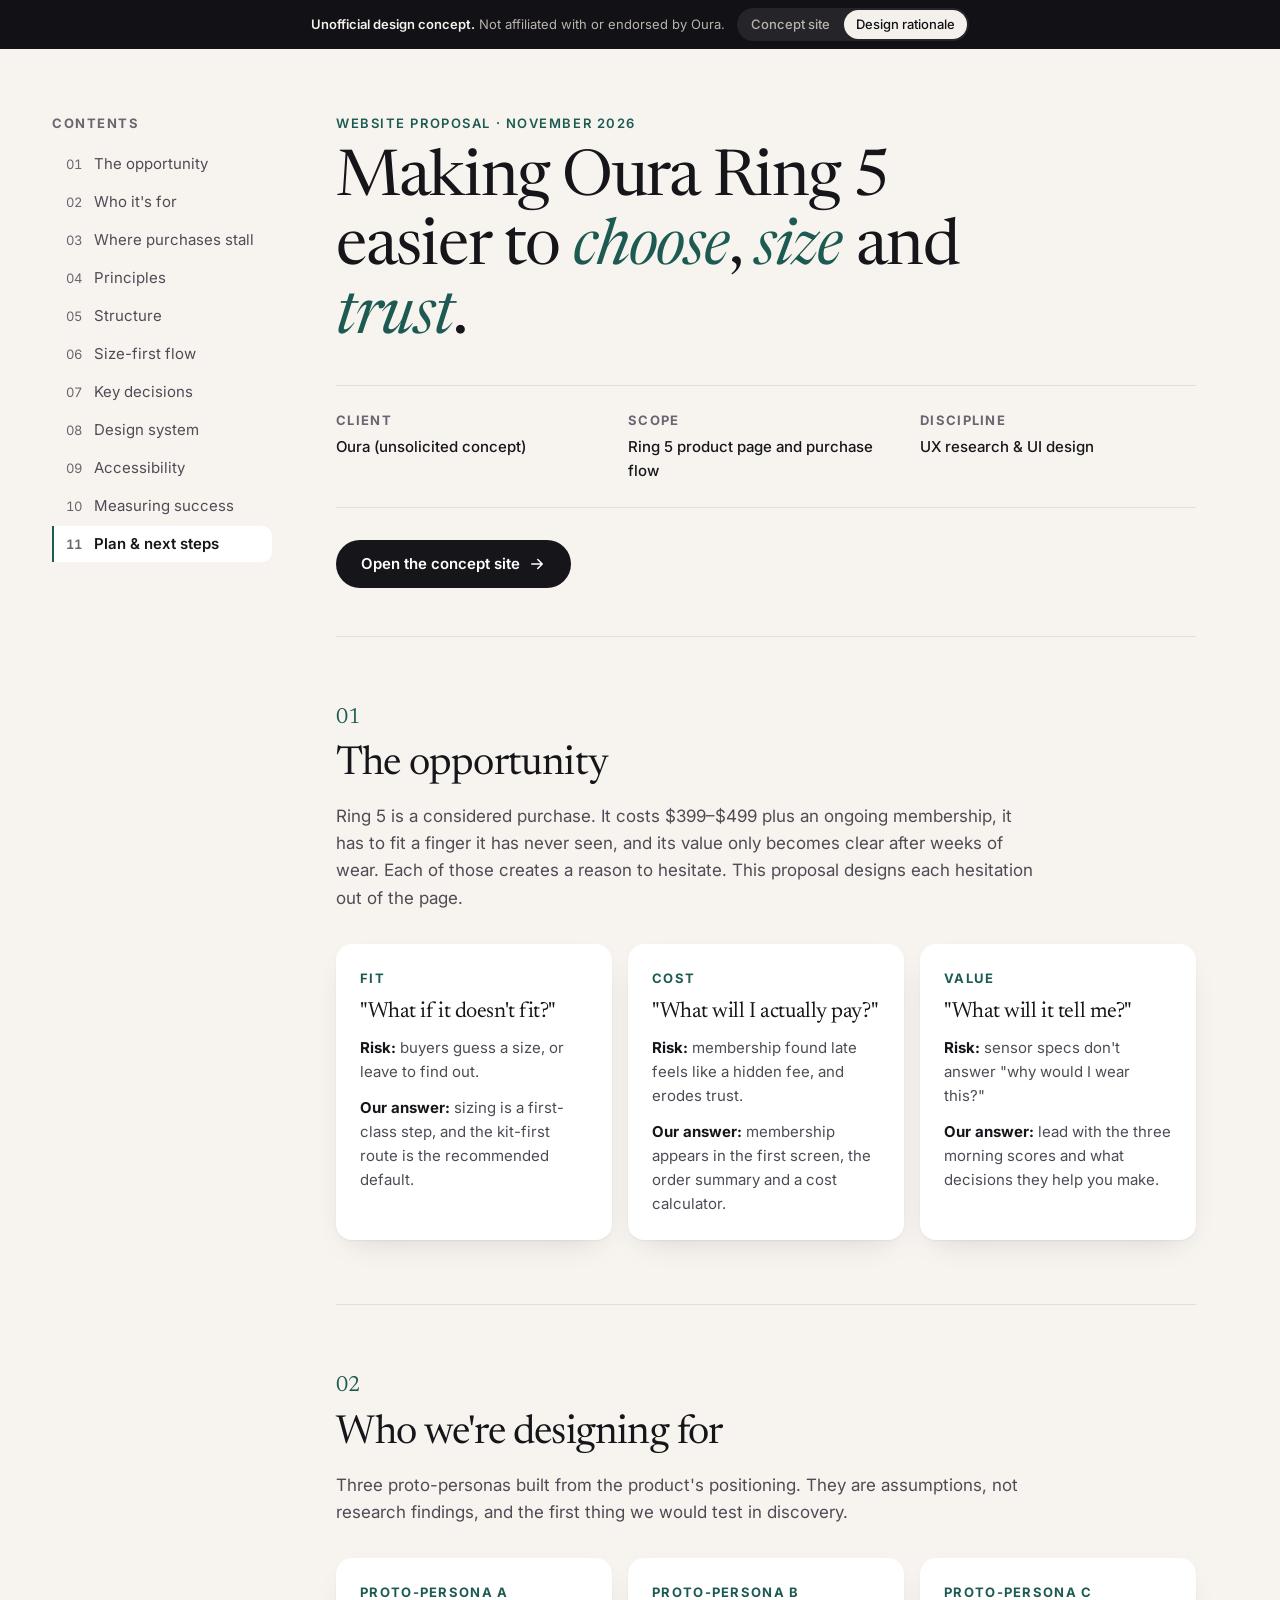
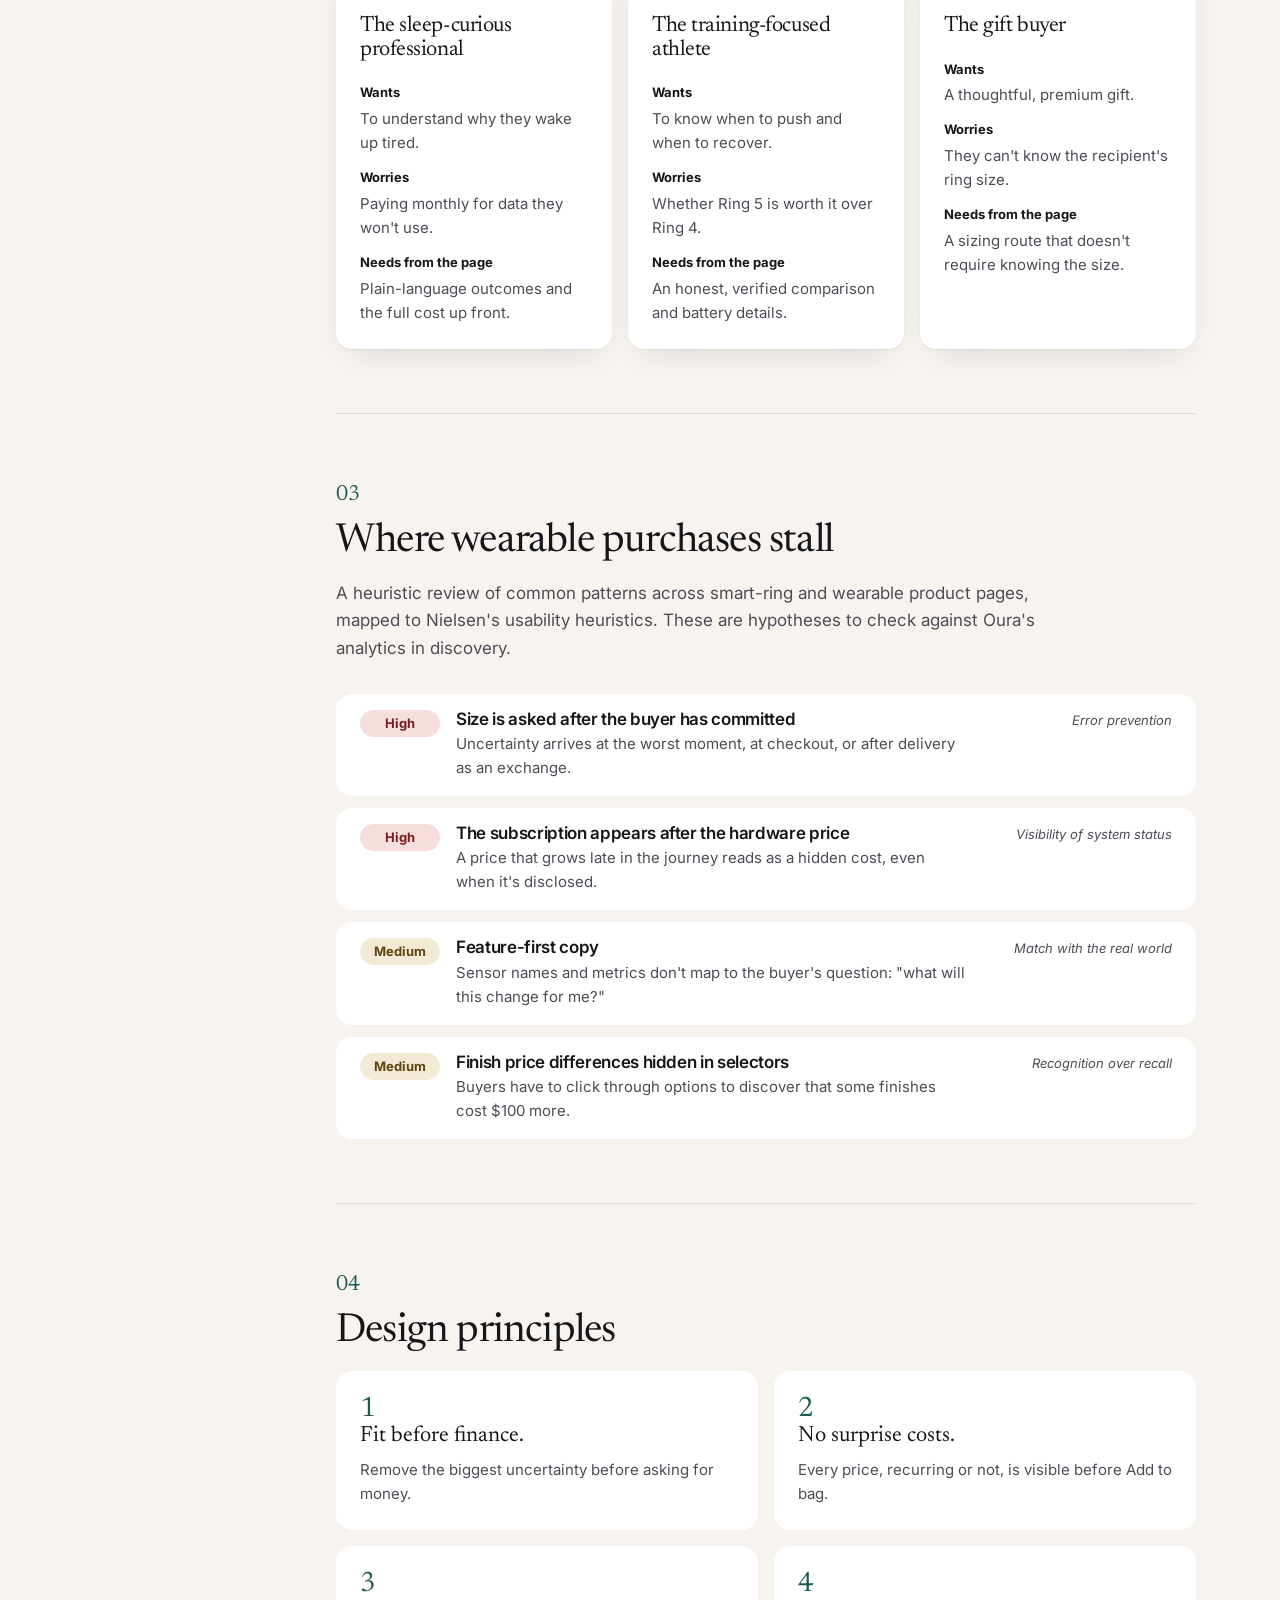
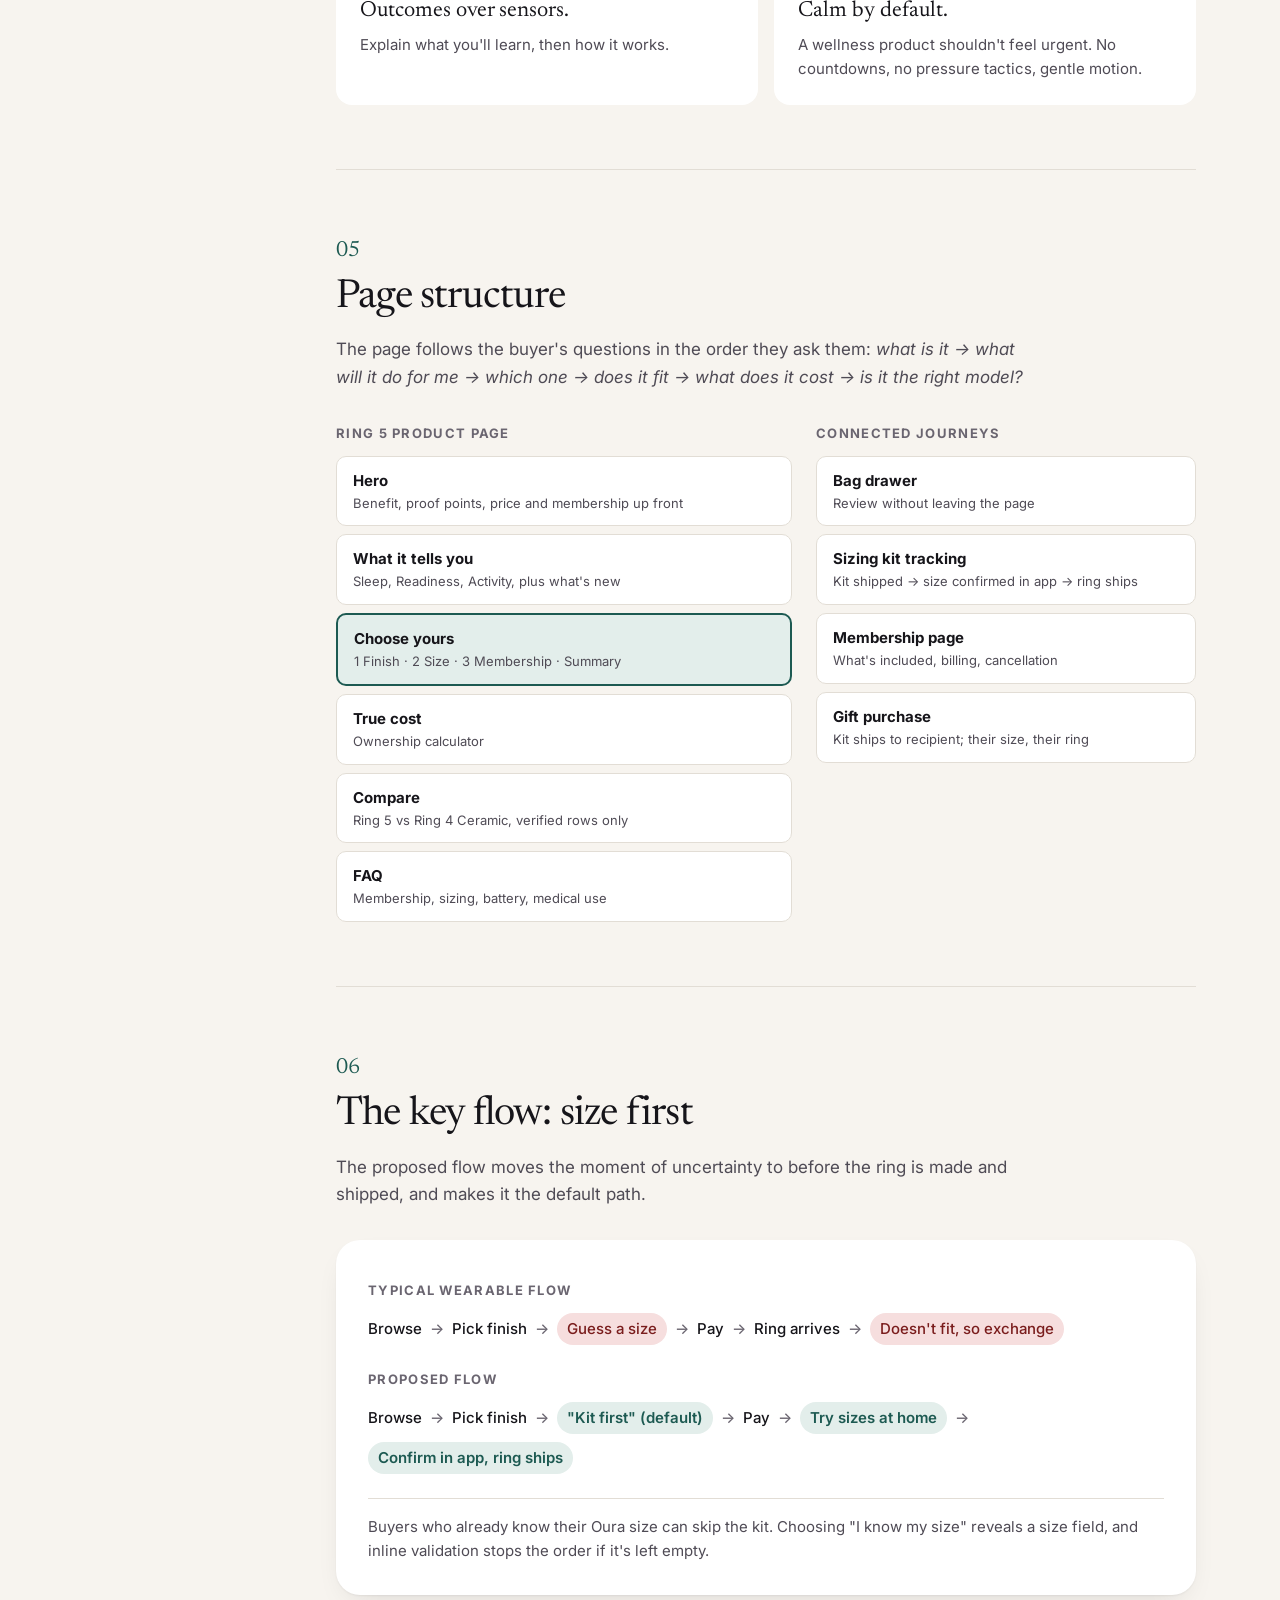
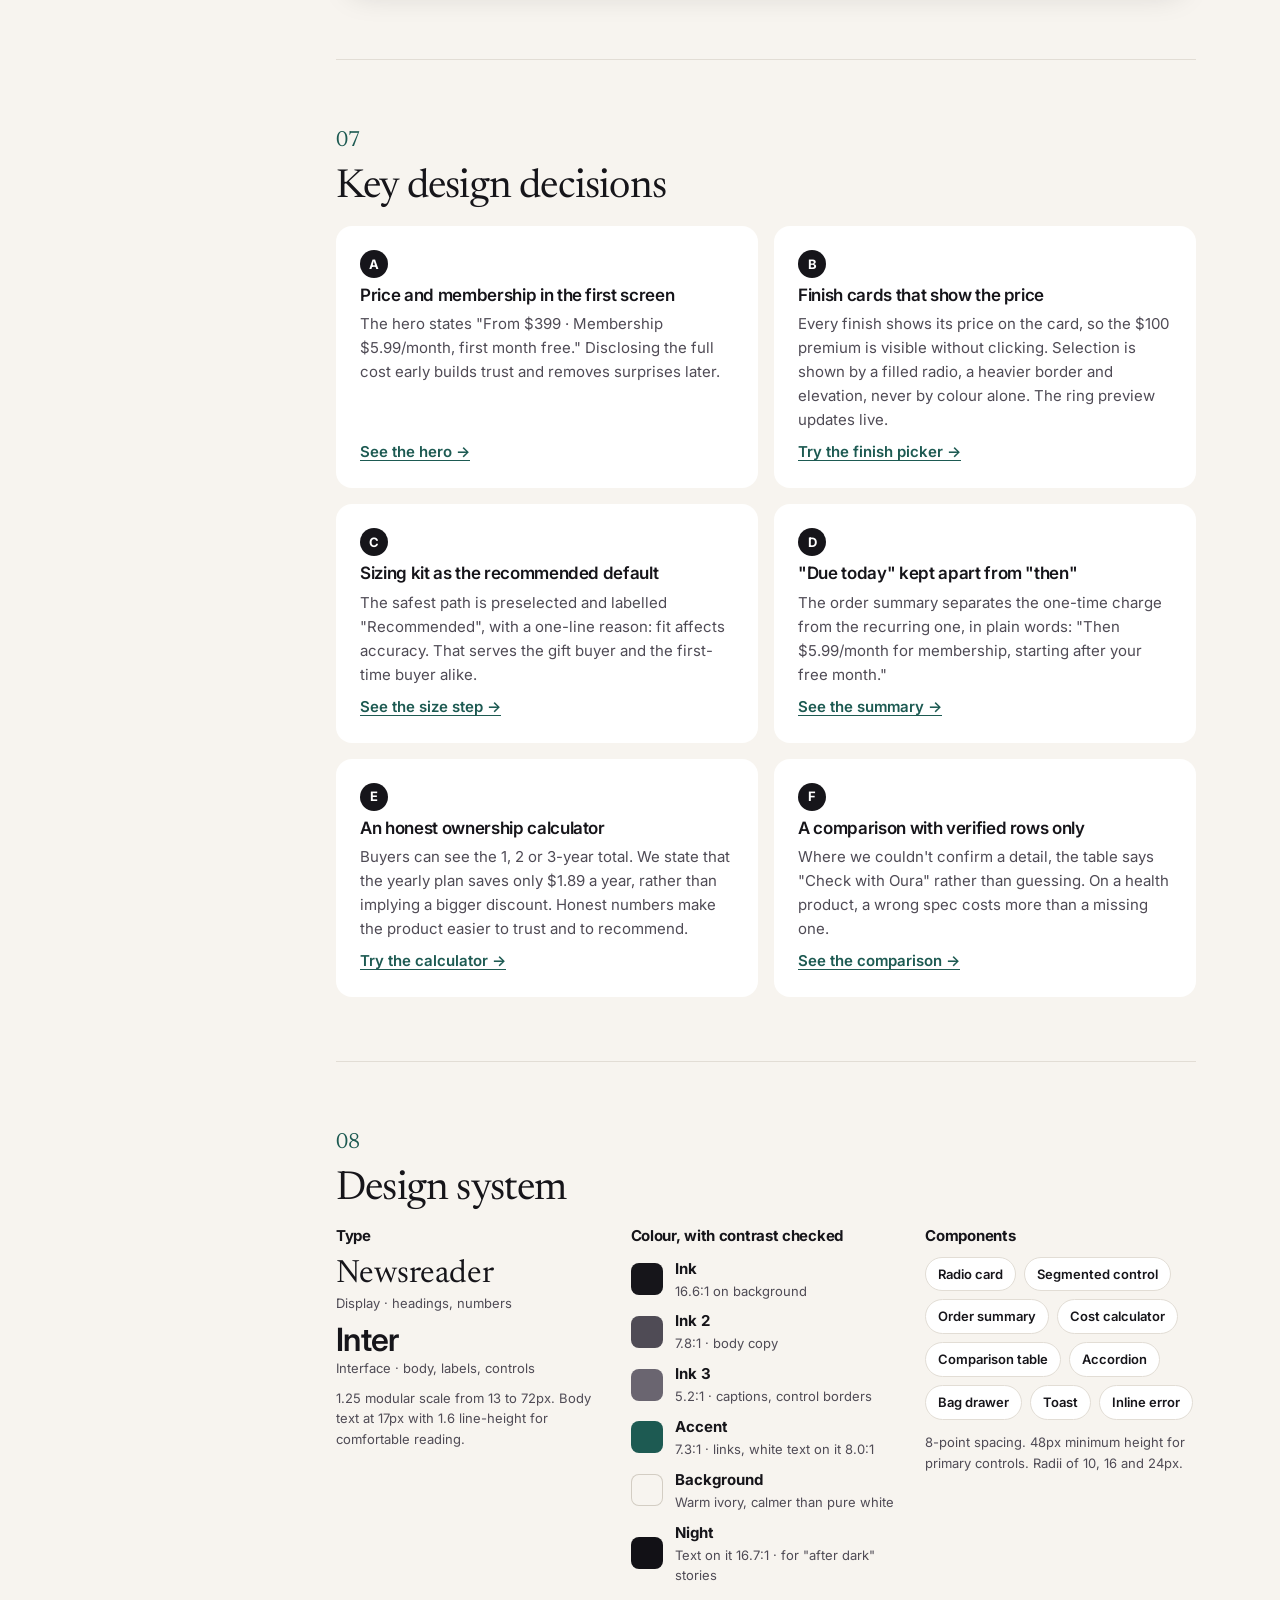
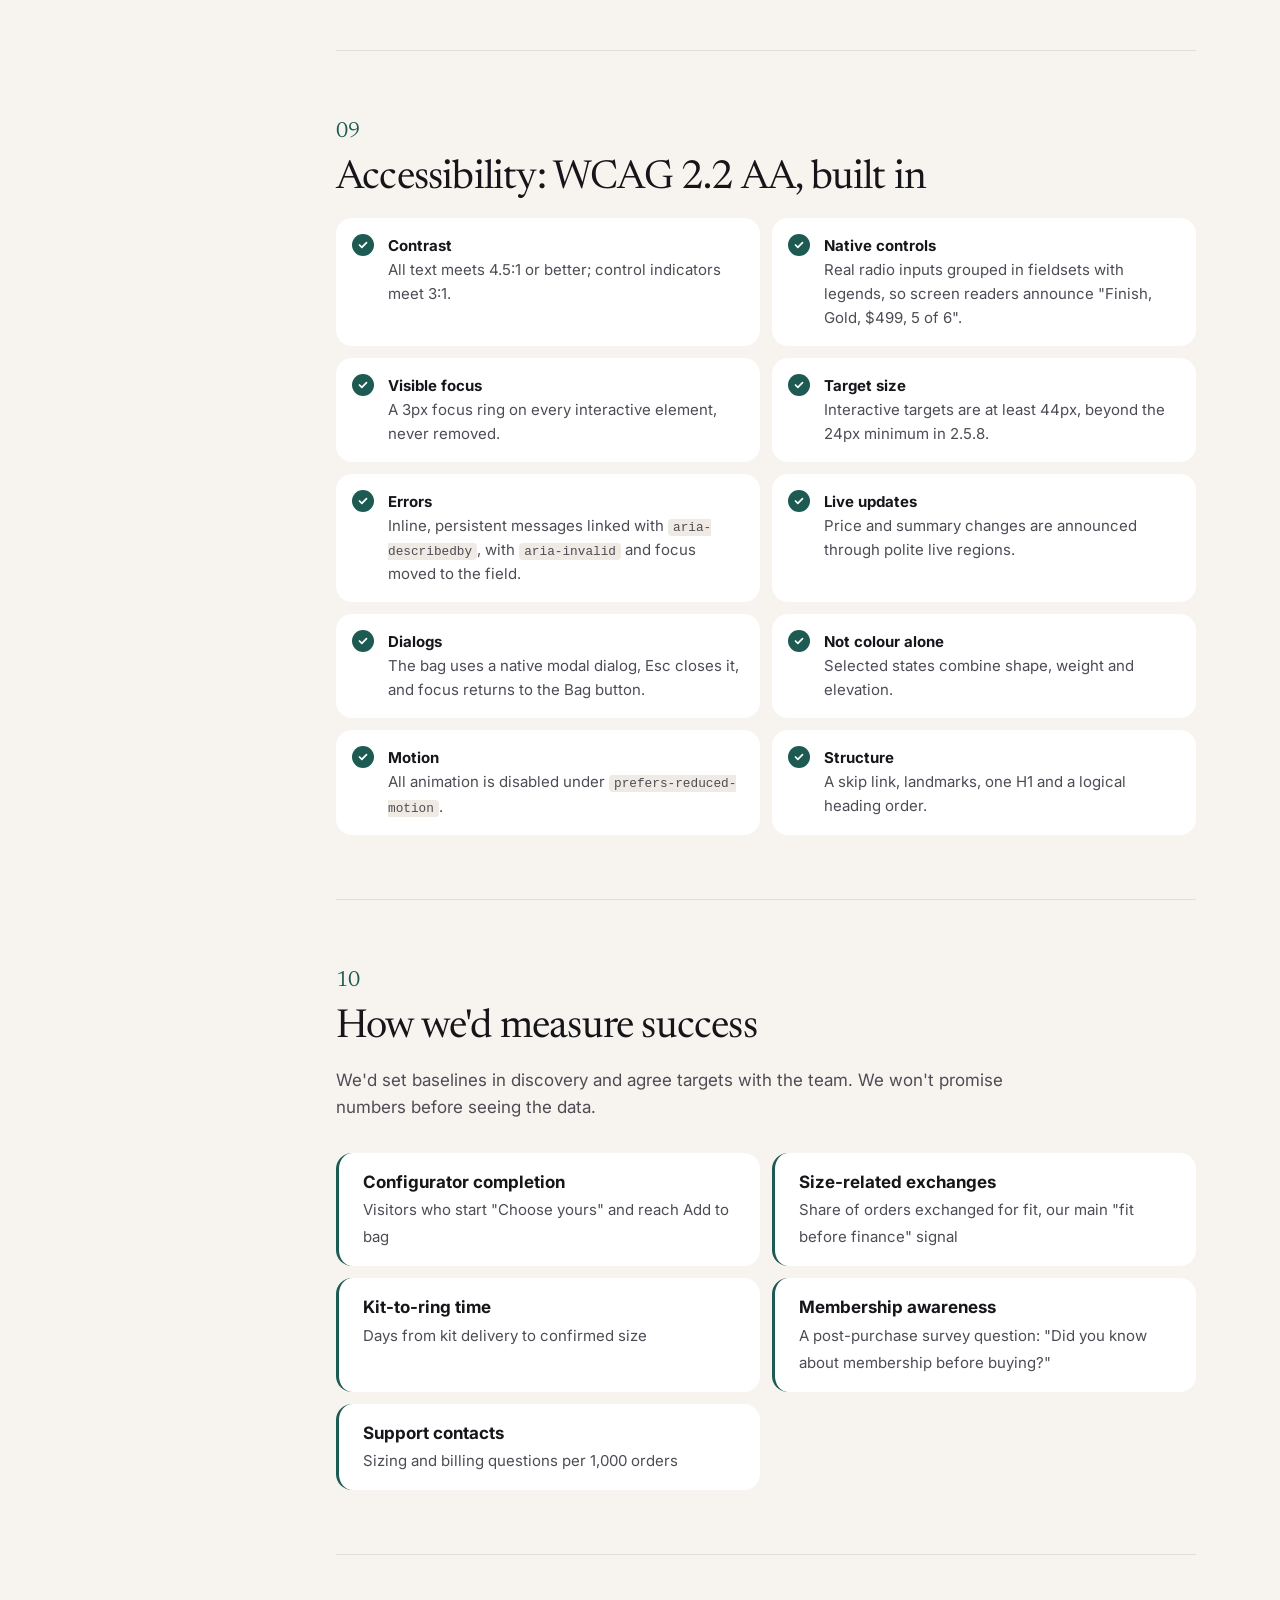
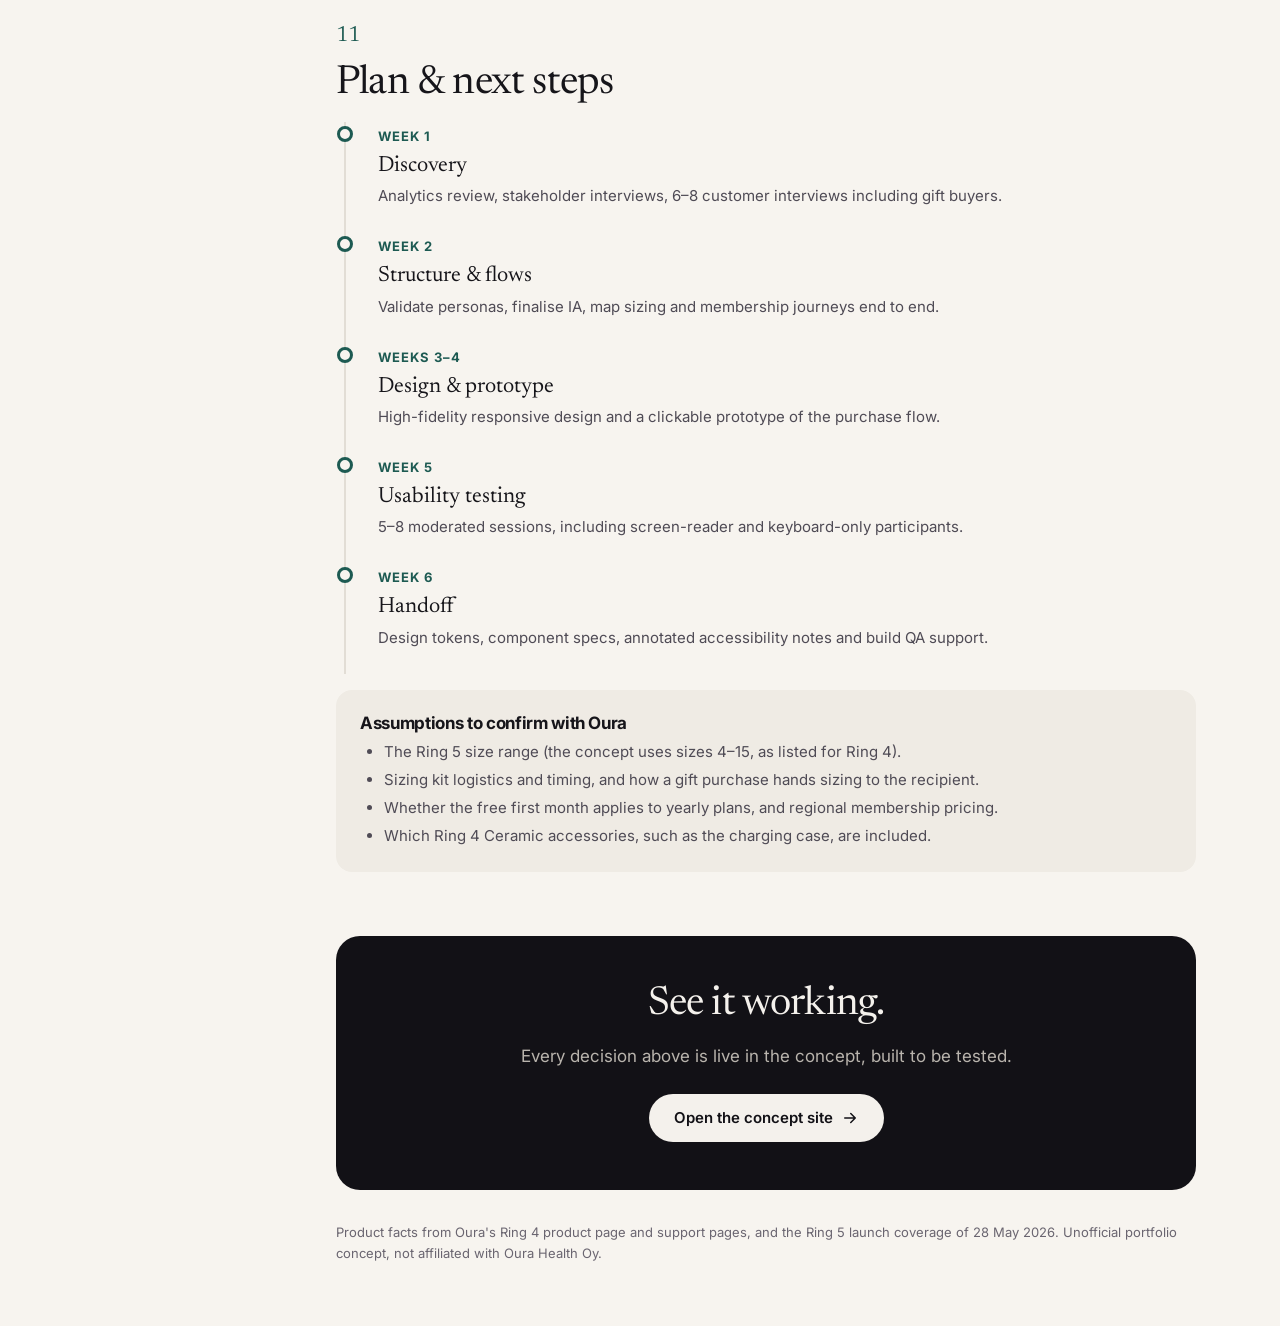
==== proposal.html @ 2933545f "Add unofficial Oura Ring 5 website concept and UX proposal Concept product page with a size-first pu" ====
<!doctype html>
<html lang="en">
<head>
  <meta charset="utf-8" />
  <meta name="viewport" content="width=device-width, initial-scale=1" />
  <title>Oura Ring 5 · Design Rationale</title>
  <meta name="description" content="Design rationale for an unofficial Oura Ring 5 website concept: problems, proto-personas, principles, information architecture, key flows, design system, accessibility and success metrics." />
  <meta name="robots" content="noindex" />
  <link rel="icon" href="data:image/svg+xml,%3Csvg xmlns='http://www.w3.org/2000/svg' viewBox='0 0 32 32'%3E%3Ccircle cx='16' cy='16' r='10' fill='none' stroke='%2316151a' stroke-width='4'/%3E%3C/svg%3E" />
  <link rel="preconnect" href="https://fonts.googleapis.com" />
  <link rel="preconnect" href="https://fonts.gstatic.com" crossorigin />
  <link href="https://fonts.googleapis.com/css2?family=Inter:wght@400;500;600;700&family=Newsreader:ital,opsz,wght@0,6..72,400;1,6..72,400&display=swap" rel="stylesheet" />
  <link rel="stylesheet" href="styles.css" />
  <link rel="stylesheet" href="proposal.css" />
</head>
<body class="doc">
  <a class="skip" href="#main">Skip to content</a>

  <div class="concept-bar" role="note">
    <span><strong>Unofficial design concept.</strong> Not affiliated with or endorsed by Oura.</span>
    <nav class="tabs" aria-label="Proposal views">
      <a href="index.html">Concept site</a>
      <a href="proposal.html" aria-current="page">Design rationale</a>
    </nav>
  </div>

  <div class="doc-layout">
    <nav class="toc" aria-label="On this page">
      <p class="toc-title">Contents</p>
      <ol>
        <li><a href="#opportunity">The opportunity</a></li>
        <li><a href="#people">Who it's for</a></li>
        <li><a href="#friction">Where purchases stall</a></li>
        <li><a href="#principles">Principles</a></li>
        <li><a href="#ia">Structure</a></li>
        <li><a href="#flow">Size-first flow</a></li>
        <li><a href="#decisions">Key decisions</a></li>
        <li><a href="#system">Design system</a></li>
        <li><a href="#a11y">Accessibility</a></li>
        <li><a href="#measure">Measuring success</a></li>
        <li><a href="#plan">Plan &amp; next steps</a></li>
      </ol>
    </nav>

    <main id="main">
      <!-- Cover -->
      <header class="cover">
        <p class="eyebrow">Website proposal · November 2026</p>
        <h1>Making Oura Ring 5 easier to <em>choose</em>, <em>size</em> and <em>trust</em>.</h1>
        <dl class="meta">
          <div><dt>Client</dt><dd>Oura (unsolicited concept)</dd></div>
          <div><dt>Scope</dt><dd>Ring 5 product page and purchase flow</dd></div>
          <div><dt>Discipline</dt><dd>UX research &amp; UI design</dd></div>
        </dl>
        <a class="btn btn-primary" href="index.html">Open the concept site
          <svg viewBox="0 0 24 24" aria-hidden="true"><path d="M5 12h14M13 6l6 6-6 6"/></svg></a>
      </header>

      <!-- 01 -->
      <section id="opportunity" aria-labelledby="h-opp">
        <p class="num">01</p>
        <h2 id="h-opp">The opportunity</h2>
        <p class="lead">Ring 5 is a considered purchase. It costs $399–$499 plus an ongoing membership, it has to fit a finger it has never seen, and its value only becomes clear after weeks of wear. Each of those creates a reason to hesitate. This proposal designs each hesitation out of the page.</p>
        <div class="cards-3">
          <article class="card">
            <p class="card-k">Fit</p>
            <h3>"What if it doesn't fit?"</h3>
            <p><b>Risk:</b> buyers guess a size, or leave to find out.</p>
            <p><b>Our answer:</b> sizing is a first-class step, and the kit-first route is the recommended default.</p>
          </article>
          <article class="card">
            <p class="card-k">Cost</p>
            <h3>"What will I actually pay?"</h3>
            <p><b>Risk:</b> membership found late feels like a hidden fee, and erodes trust.</p>
            <p><b>Our answer:</b> membership appears in the first screen, the order summary and a cost calculator.</p>
          </article>
          <article class="card">
            <p class="card-k">Value</p>
            <h3>"What will it tell me?"</h3>
            <p><b>Risk:</b> sensor specs don't answer "why would I wear this?"</p>
            <p><b>Our answer:</b> lead with the three morning scores and what decisions they help you make.</p>
          </article>
        </div>
      </section>

      <!-- 02 -->
      <section id="people" aria-labelledby="h-people">
        <p class="num">02</p>
        <h2 id="h-people">Who we're designing for</h2>
        <p class="lead">Three proto-personas built from the product's positioning. They are assumptions, not research findings, and the first thing we would test in discovery.</p>
        <div class="cards-3">
          <article class="card persona">
            <p class="card-k">Proto-persona A</p>
            <h3>The sleep-curious professional</h3>
            <dl>
              <dt>Wants</dt><dd>To understand why they wake up tired.</dd>
              <dt>Worries</dt><dd>Paying monthly for data they won't use.</dd>
              <dt>Needs from the page</dt><dd>Plain-language outcomes and the full cost up front.</dd>
            </dl>
          </article>
          <article class="card persona">
            <p class="card-k">Proto-persona B</p>
            <h3>The training-focused athlete</h3>
            <dl>
              <dt>Wants</dt><dd>To know when to push and when to recover.</dd>
              <dt>Worries</dt><dd>Whether Ring 5 is worth it over Ring 4.</dd>
              <dt>Needs from the page</dt><dd>An honest, verified comparison and battery details.</dd>
            </dl>
          </article>
          <article class="card persona">
            <p class="card-k">Proto-persona C</p>
            <h3>The gift buyer</h3>
            <dl>
              <dt>Wants</dt><dd>A thoughtful, premium gift.</dd>
              <dt>Worries</dt><dd>They can't know the recipient's ring size.</dd>
              <dt>Needs from the page</dt><dd>A sizing route that doesn't require knowing the size.</dd>
            </dl>
          </article>
        </div>
      </section>

      <!-- 03 -->
      <section id="friction" aria-labelledby="h-friction">
        <p class="num">03</p>
        <h2 id="h-friction">Where wearable purchases stall</h2>
        <p class="lead">A heuristic review of common patterns across smart-ring and wearable product pages, mapped to Nielsen's usability heuristics. These are hypotheses to check against Oura's analytics in discovery.</p>
        <ol class="issues">
          <li>
            <span class="sev" data-sev="high">High</span>
            <div><h3>Size is asked after the buyer has committed</h3><p>Uncertainty arrives at the worst moment, at checkout, or after delivery as an exchange.</p></div>
            <span class="heur">Error prevention</span>
          </li>
          <li>
            <span class="sev" data-sev="high">High</span>
            <div><h3>The subscription appears after the hardware price</h3><p>A price that grows late in the journey reads as a hidden cost, even when it's disclosed.</p></div>
            <span class="heur">Visibility of system status</span>
          </li>
          <li>
            <span class="sev" data-sev="med">Medium</span>
            <div><h3>Feature-first copy</h3><p>Sensor names and metrics don't map to the buyer's question: "what will this change for me?"</p></div>
            <span class="heur">Match with the real world</span>
          </li>
          <li>
            <span class="sev" data-sev="med">Medium</span>
            <div><h3>Finish price differences hidden in selectors</h3><p>Buyers have to click through options to discover that some finishes cost $100 more.</p></div>
            <span class="heur">Recognition over recall</span>
          </li>
        </ol>
      </section>

      <!-- 04 -->
      <section id="principles" aria-labelledby="h-principles">
        <p class="num">04</p>
        <h2 id="h-principles">Design principles</h2>
        <ol class="principles">
          <li><b>Fit before finance.</b> Remove the biggest uncertainty before asking for money.</li>
          <li><b>No surprise costs.</b> Every price, recurring or not, is visible before Add to bag.</li>
          <li><b>Outcomes over sensors.</b> Explain what you'll learn, then how it works.</li>
          <li><b>Calm by default.</b> A wellness product shouldn't feel urgent. No countdowns, no pressure tactics, gentle motion.</li>
        </ol>
      </section>

      <!-- 05 -->
      <section id="ia" aria-labelledby="h-ia">
        <p class="num">05</p>
        <h2 id="h-ia">Page structure</h2>
        <p class="lead">The page follows the buyer's questions in the order they ask them: <i>what is it → what will it do for me → which one → does it fit → what does it cost → is it the right model?</i></p>
        <div class="ia">
          <div class="ia-col">
            <p class="ia-label">Ring 5 product page</p>
            <ol class="ia-list">
              <li><b>Hero</b><span>Benefit, proof points, price and membership up front</span></li>
              <li><b>What it tells you</b><span>Sleep, Readiness, Activity, plus what's new</span></li>
              <li class="ia-key"><b>Choose yours</b><span>1 Finish · 2 Size · 3 Membership · Summary</span></li>
              <li><b>True cost</b><span>Ownership calculator</span></li>
              <li><b>Compare</b><span>Ring 5 vs Ring 4 Ceramic, verified rows only</span></li>
              <li><b>FAQ</b><span>Membership, sizing, battery, medical use</span></li>
            </ol>
          </div>
          <div class="ia-col">
            <p class="ia-label">Connected journeys</p>
            <ol class="ia-list">
              <li><b>Bag drawer</b><span>Review without leaving the page</span></li>
              <li><b>Sizing kit tracking</b><span>Kit shipped → size confirmed in app → ring ships</span></li>
              <li><b>Membership page</b><span>What's included, billing, cancellation</span></li>
              <li><b>Gift purchase</b><span>Kit ships to recipient; their size, their ring</span></li>
            </ol>
          </div>
        </div>
      </section>

      <!-- 06 -->
      <section id="flow" aria-labelledby="h-flow">
        <p class="num">06</p>
        <h2 id="h-flow">The key flow: size first</h2>
        <p class="lead">The proposed flow moves the moment of uncertainty to before the ring is made and shipped, and makes it the default path.</p>
        <div class="flow">
          <p class="flow-label">Typical wearable flow</p>
          <ol class="flow-steps">
            <li>Browse</li><li>Pick finish</li><li class="bad"><span>Guess a size</span></li><li>Pay</li><li>Ring arrives</li><li class="bad"><span>Doesn't fit, so exchange</span></li>
          </ol>
          <p class="flow-label">Proposed flow</p>
          <ol class="flow-steps good">
            <li>Browse</li><li>Pick finish</li><li class="ok"><span>"Kit first" (default)</span></li><li>Pay</li><li class="ok"><span>Try sizes at home</span></li><li class="ok"><span>Confirm in app, ring ships</span></li>
          </ol>
          <p class="note">Buyers who already know their Oura size can skip the kit. Choosing "I know my size" reveals a size field, and inline validation stops the order if it's left empty.</p>
        </div>
      </section>

      <!-- 07 -->
      <section id="decisions" aria-labelledby="h-dec">
        <p class="num">07</p>
        <h2 id="h-dec">Key design decisions</h2>
        <ol class="decisions">
          <li>
            <h3>Price and membership in the first screen</h3>
            <p>The hero states "From $399 · Membership $5.99/month, first month free." Disclosing the full cost early builds trust and removes surprises later.</p>
            <a class="link" href="index.html#main">See the hero</a>
          </li>
          <li>
            <h3>Finish cards that show the price</h3>
            <p>Every finish shows its price on the card, so the $100 premium is visible without clicking. Selection is shown by a filled radio, a heavier border and elevation, never by colour alone. The ring preview updates live.</p>
            <a class="link" href="index.html#buy">Try the finish picker</a>
          </li>
          <li>
            <h3>Sizing kit as the recommended default</h3>
            <p>The safest path is preselected and labelled "Recommended", with a one-line reason: fit affects accuracy. That serves the gift buyer and the first-time buyer alike.</p>
            <a class="link" href="index.html#size-step">See the size step</a>
          </li>
          <li>
            <h3>"Due today" kept apart from "then"</h3>
            <p>The order summary separates the one-time charge from the recurring one, in plain words: "Then $5.99/month for membership, starting after your free month."</p>
            <a class="link" href="index.html#buy">See the summary</a>
          </li>
          <li>
            <h3>An honest ownership calculator</h3>
            <p>Buyers can see the 1, 2 or 3-year total. We state that the yearly plan saves only $1.89 a year, rather than implying a bigger discount. Honest numbers make the product easier to trust and to recommend.</p>
            <a class="link" href="index.html#cost">Try the calculator</a>
          </li>
          <li>
            <h3>A comparison with verified rows only</h3>
            <p>Where we couldn't confirm a detail, the table says "Check with Oura" rather than guessing. On a health product, a wrong spec costs more than a missing one.</p>
            <a class="link" href="index.html#compare">See the comparison</a>
          </li>
        </ol>
      </section>

      <!-- 08 -->
      <section id="system" aria-labelledby="h-sys">
        <p class="num">08</p>
        <h2 id="h-sys">Design system</h2>
        <div class="sys-grid">
          <div>
            <h3 class="sys-h">Type</h3>
            <p class="type-sample serif">Newsreader <span>Display · headings, numbers</span></p>
            <p class="type-sample sans">Inter <span>Interface · body, labels, controls</span></p>
            <p class="small">1.25 modular scale from 13 to 72px. Body text at 17px with 1.6 line-height for comfortable reading.</p>
          </div>
          <div>
            <h3 class="sys-h">Colour, with contrast checked</h3>
            <ul class="swatches" role="list">
              <li><i style="background:#16151a"></i><b>Ink</b><span>16.6:1 on background</span></li>
              <li><i style="background:#4f4b55"></i><b>Ink 2</b><span>7.8:1 · body copy</span></li>
              <li><i style="background:#6a6570"></i><b>Ink 3</b><span>5.2:1 · captions, control borders</span></li>
              <li><i style="background:#1d5a52"></i><b>Accent</b><span>7.3:1 · links, white text on it 8.0:1</span></li>
              <li><i style="background:#f7f4ef;box-shadow:inset 0 0 0 1px #d3cdc3"></i><b>Background</b><span>Warm ivory, calmer than pure white</span></li>
              <li><i style="background:#121116"></i><b>Night</b><span>Text on it 16.7:1 · for "after dark" stories</span></li>
            </ul>
          </div>
          <div>
            <h3 class="sys-h">Components</h3>
            <ul class="chips" role="list">
              <li>Radio card</li><li>Segmented control</li><li>Order summary</li><li>Cost calculator</li><li>Comparison table</li><li>Accordion</li><li>Bag drawer</li><li>Toast</li><li>Inline error</li>
            </ul>
            <p class="small">8-point spacing. 48px minimum height for primary controls. Radii of 10, 16 and 24px.</p>
          </div>
        </div>
      </section>

      <!-- 09 -->
      <section id="a11y" aria-labelledby="h-a11y">
        <p class="num">09</p>
        <h2 id="h-a11y">Accessibility: WCAG 2.2 AA, built in</h2>
        <ul class="checks" role="list">
          <li><b>Contrast</b> All text meets 4.5:1 or better; control indicators meet 3:1.</li>
          <li><b>Native controls</b> Real radio inputs grouped in fieldsets with legends, so screen readers announce "Finish, Gold, $499, 5 of 6".</li>
          <li><b>Visible focus</b> A 3px focus ring on every interactive element, never removed.</li>
          <li><b>Target size</b> Interactive targets are at least 44px, beyond the 24px minimum in 2.5.8.</li>
          <li><b>Errors</b> Inline, persistent messages linked with <code>aria-describedby</code>, with <code>aria-invalid</code> and focus moved to the field.</li>
          <li><b>Live updates</b> Price and summary changes are announced through polite live regions.</li>
          <li><b>Dialogs</b> The bag uses a native modal dialog, Esc closes it, and focus returns to the Bag button.</li>
          <li><b>Not colour alone</b> Selected states combine shape, weight and elevation.</li>
          <li><b>Motion</b> All animation is disabled under <code>prefers-reduced-motion</code>.</li>
          <li><b>Structure</b> A skip link, landmarks, one H1 and a logical heading order.</li>
        </ul>
      </section>

      <!-- 10 -->
      <section id="measure" aria-labelledby="h-measure">
        <p class="num">10</p>
        <h2 id="h-measure">How we'd measure success</h2>
        <p class="lead">We'd set baselines in discovery and agree targets with the team. We won't promise numbers before seeing the data.</p>
        <div class="metrics">
          <div><b>Configurator completion</b><span>Visitors who start "Choose yours" and reach Add to bag</span></div>
          <div><b>Size-related exchanges</b><span>Share of orders exchanged for fit, our main "fit before finance" signal</span></div>
          <div><b>Kit-to-ring time</b><span>Days from kit delivery to confirmed size</span></div>
          <div><b>Membership awareness</b><span>A post-purchase survey question: "Did you know about membership before buying?"</span></div>
          <div><b>Support contacts</b><span>Sizing and billing questions per 1,000 orders</span></div>
        </div>
      </section>

      <!-- 11 -->
      <section id="plan" aria-labelledby="h-plan">
        <p class="num">11</p>
        <h2 id="h-plan">Plan &amp; next steps</h2>
        <ol class="timeline">
          <li><span>Week 1</span><b>Discovery</b><p>Analytics review, stakeholder interviews, 6–8 customer interviews including gift buyers.</p></li>
          <li><span>Week 2</span><b>Structure &amp; flows</b><p>Validate personas, finalise IA, map sizing and membership journeys end to end.</p></li>
          <li><span>Weeks 3–4</span><b>Design &amp; prototype</b><p>High-fidelity responsive design and a clickable prototype of the purchase flow.</p></li>
          <li><span>Week 5</span><b>Usability testing</b><p>5–8 moderated sessions, including screen-reader and keyboard-only participants.</p></li>
          <li><span>Week 6</span><b>Handoff</b><p>Design tokens, component specs, annotated accessibility notes and build QA support.</p></li>
        </ol>
        <div class="assume">
          <h3>Assumptions to confirm with Oura</h3>
          <ul>
            <li>The Ring 5 size range (the concept uses sizes 4–15, as listed for Ring 4).</li>
            <li>Sizing kit logistics and timing, and how a gift purchase hands sizing to the recipient.</li>
            <li>Whether the free first month applies to yearly plans, and regional membership pricing.</li>
            <li>Which Ring 4 Ceramic accessories, such as the charging case, are included.</li>
          </ul>
        </div>
        <div class="cta-end">
          <h2>See it working.</h2>
          <p>Every decision above is live in the concept, built to be tested.</p>
          <a class="btn btn-primary" href="index.html">Open the concept site
            <svg viewBox="0 0 24 24" aria-hidden="true"><path d="M5 12h14M13 6l6 6-6 6"/></svg></a>
        </div>
        <p class="sources">Product facts from Oura's Ring 4 product page and support pages, and the Ring 5 launch coverage of 28 May 2026. Unofficial portfolio concept, not affiliated with Oura Health Oy.</p>
      </section>
    </main>
  </div>
  <script>
    // Highlight the current section in the table of contents
    const links = [...document.querySelectorAll('.toc a')];
    const io = new IntersectionObserver((entries) => {
      entries.forEach((e) => {
        if (!e.isIntersecting) return;
        links.forEach((a) => (a.getAttribute('href') === '#' + e.target.id ? a.setAttribute('aria-current', 'location') : a.removeAttribute('aria-current')));
      });
    }, { rootMargin: '-35% 0px -60% 0px' });
    document.querySelectorAll('main section[id]').forEach((s) => io.observe(s));
  </script>
</body>
</html>
---- styles.css ----
/* =========================================================
   Oura Ring 5: website concept
   Design tokens. Every text pair below is checked for WCAG 2.2 AA:
   ink 16.6:1 · ink-2 7.8:1 · ink-3 5.2:1 on --bg
   accent 7.3:1 on --bg, white on accent 8.0:1
   ========================================================= */
:root {
  --bg: #f7f4ef;
  --surface: #ffffff;
  --surface-2: #efebe4;
  --ink: #16151a;
  --ink-2: #4f4b55;
  --ink-3: #6a6570;          /* also used for form borders (3:1+ non-text) */
  --line: #e2ddd5;            /* decorative dividers only */
  --accent: #1d5a52;
  --accent-soft: #e3eeeb;
  --night: #121116;
  --night-ink: #f4f1ec;
  --night-ink-2: #b9b4ad;
  --night-accent: #7fd1c3;
  --focus: #1d5a52;

  --serif: "Newsreader", "Iowan Old Style", Georgia, serif;
  --sans: "Inter", system-ui, -apple-system, "Segoe UI", sans-serif;

  /* 1.25 type scale */
  --t-xs: 0.8125rem; --t-sm: 0.9375rem; --t-md: 1.0625rem; --t-lg: 1.375rem;
  --t-xl: 1.75rem; --t-2xl: 2.5rem; --t-3xl: clamp(2.6rem, 5.4vw, 4.5rem);

  /* 8pt spacing */
  --s1: 4px; --s2: 8px; --s3: 12px; --s4: 16px; --s5: 24px; --s6: 32px; --s7: 48px; --s8: 64px; --s9: 96px;
  --r-sm: 10px; --r-md: 16px; --r-lg: 24px;
  --shadow: 0 1px 2px rgba(22, 21, 26, .05), 0 12px 32px -16px rgba(22, 21, 26, .18);
  --ease: cubic-bezier(.2, .7, .2, 1);
  --container: 1200px;
}

*, *::before, *::after { box-sizing: border-box; }
html { -webkit-text-size-adjust: 100%; scroll-behavior: smooth; scroll-padding-top: 96px; }
@media (prefers-reduced-motion: reduce) { html { scroll-behavior: auto; } *, *::before, *::after { animation-duration: .01ms !important; transition-duration: .01ms !important; } }
body { margin: 0; background: var(--bg); color: var(--ink); font: 400 var(--t-md)/1.6 var(--sans); -webkit-font-smoothing: antialiased; }
h1, h2, h3, h4, p, figure, blockquote, dl, dd { margin: 0; }
h1, h2, h3 { font-family: var(--serif); font-weight: 400; letter-spacing: -0.02em; line-height: 1.08; }
ul, ol { margin: 0; padding: 0; }
a { color: inherit; }
img, svg { display: block; }
button, input, select { font: inherit; color: inherit; }
:focus-visible { outline: 3px solid var(--focus); outline-offset: 3px; border-radius: 6px; }
.sr-only { position: absolute; width: 1px; height: 1px; padding: 0; margin: -1px; overflow: hidden; clip: rect(0 0 0 0); white-space: nowrap; border: 0; }
.skip { position: absolute; left: var(--s4); top: -100px; z-index: 100; background: var(--ink); color: #fff; padding: var(--s3) var(--s4); border-radius: var(--r-sm); text-decoration: none; }
.skip:focus { top: var(--s4); }
.wrap { max-width: var(--container); margin: 0 auto; padding: 0 var(--s6); }

/* ---------- Concept banner ---------- */
.concept-bar {
  background: var(--night); color: var(--night-ink-2); font-size: var(--t-xs);
  display: flex; justify-content: center; align-items: center; gap: var(--s3); flex-wrap: wrap;
  padding: var(--s2) var(--s4); text-align: center;
}
.concept-bar strong { color: var(--night-ink); font-weight: 600; }
.concept-bar a { color: var(--night-accent); font-weight: 600; text-underline-offset: 3px; }
.concept-bar .tabs { display: inline-flex; gap: 2px; background: rgba(255,255,255,.08); border-radius: 999px; padding: 2px; }
.concept-bar .tabs a { color: var(--night-ink-2); text-decoration: none; padding: 4px 12px; border-radius: 999px; font-weight: 500; }
.concept-bar .tabs a[aria-current="page"] { background: var(--night-ink); color: var(--night); }

/* ---------- Buttons ---------- */
.btn {
  display: inline-flex; align-items: center; justify-content: center; gap: var(--s2);
  min-height: 48px; padding: 0 var(--s5); border-radius: 999px; border: 1.5px solid transparent;
  font-weight: 600; font-size: var(--t-sm); text-decoration: none; cursor: pointer;
  transition: background .2s, color .2s, border-color .2s, transform .2s var(--ease);
}
.btn:active { transform: scale(.98); }
.btn-primary { background: var(--ink); color: #fff; }
.btn-primary:hover { background: #2c2a31; }
.btn-secondary { background: transparent; color: var(--ink); border-color: var(--ink-3); }
.btn-secondary:hover { border-color: var(--ink); background: var(--surface); }
.btn-block { width: 100%; }
.btn:disabled { background: var(--surface-2); color: var(--ink-3); cursor: not-allowed; border-color: transparent; }
.btn svg { width: 18px; height: 18px; fill: none; stroke: currentColor; stroke-width: 2; stroke-linecap: round; stroke-linejoin: round; }
.link { color: var(--accent); font-weight: 600; text-underline-offset: 3px; }

/* ---------- Header ---------- */
.site-head { position: sticky; top: 0; z-index: 40; background: color-mix(in srgb, var(--bg) 88%, transparent); backdrop-filter: blur(14px); -webkit-backdrop-filter: blur(14px); border-bottom: 1px solid var(--line); }
.site-head .wrap { display: flex; align-items: center; gap: var(--s5); min-height: 68px; }
.wordmark { font-family: var(--serif); font-size: 1.6rem; letter-spacing: .02em; text-decoration: none; }
.site-nav { display: flex; gap: var(--s1); margin-left: auto; }
.site-nav a { text-decoration: none; font-size: var(--t-sm); font-weight: 500; color: var(--ink-2); padding: var(--s2) var(--s3); border-radius: 999px; }
.site-nav a:hover { color: var(--ink); background: var(--surface-2); }
.bag-btn { position: relative; display: inline-flex; align-items: center; gap: var(--s2); min-height: 44px; padding: 0 var(--s4); border-radius: 999px; border: 1.5px solid var(--ink-3); background: transparent; cursor: pointer; font-weight: 600; font-size: var(--t-sm); }
.bag-btn:hover { border-color: var(--ink); }
.bag-btn svg { width: 18px; height: 18px; fill: none; stroke: currentColor; stroke-width: 1.8; }
.bag-count { min-width: 22px; height: 22px; padding: 0 6px; border-radius: 999px; background: var(--accent); color: #fff; font-size: var(--t-xs); display: inline-grid; place-items: center; }
.bag-count[data-n="0"] { background: var(--surface-2); color: var(--ink-2); }

/* ---------- Sections ---------- */
section { padding: var(--s9) 0; }
.eyebrow { font-size: var(--t-xs); font-weight: 600; letter-spacing: .12em; text-transform: uppercase; color: var(--accent); margin-bottom: var(--s3); }
.section-head { max-width: 640px; margin-bottom: var(--s7); }
.section-head h2 { font-size: var(--t-2xl); }
.section-head p { color: var(--ink-2); margin-top: var(--s4); font-size: var(--t-md); }
.night { background: var(--night); color: var(--night-ink); }
.night .eyebrow { color: var(--night-accent); }
.night .section-head p, .night .muted { color: var(--night-ink-2); }

/* ---------- Hero ---------- */
.hero { padding: var(--s8) 0 var(--s9); overflow: hidden; }
.hero .wrap { display: grid; grid-template-columns: minmax(0, 1.05fr) minmax(0, 1fr); gap: var(--s7); align-items: center; }
.hero h1 { font-size: var(--t-3xl); }
.hero h1 em { font-style: italic; color: var(--accent); }
.hero-lede { font-size: var(--t-lg); line-height: 1.5; color: var(--ink-2); margin: var(--s5) 0 var(--s6); max-width: 34ch; }
.hero-ctas { display: flex; gap: var(--s3); flex-wrap: wrap; }
.hero-note { margin-top: var(--s4); font-size: var(--t-xs); color: var(--ink-3); }
.hero-visual { position: relative; aspect-ratio: 1; max-width: 520px; justify-self: center; width: 100%; }
.hero-visual::before { content: ""; position: absolute; inset: 8%; border-radius: 50%; background: radial-gradient(circle at 50% 45%, #fff 0%, var(--surface-2) 60%, transparent 72%); }
.ring-svg { position: relative; width: 100%; height: 100%; }
.hero .ring-svg { animation: float 7s ease-in-out infinite; }
@keyframes float { 50% { transform: translateY(-10px) rotate(-2deg); } }
.facts { display: grid; grid-template-columns: repeat(4, minmax(0, 1fr)); gap: var(--s4); margin-top: var(--s8); padding-top: var(--s6); border-top: 1px solid var(--line); }
.facts div { display: flex; flex-direction: column; gap: var(--s1); }
.facts dt { order: 2; font-size: var(--t-sm); color: var(--ink-2); }
.facts dd { order: 1; font-family: var(--serif); font-size: var(--t-xl); line-height: 1.1; }

/* ---------- Outcomes ---------- */
.outcomes { display: grid; grid-template-columns: repeat(3, minmax(0, 1fr)); gap: var(--s5); }
.outcome { background: #1c1b21; border: 1px solid rgba(255,255,255,.08); border-radius: var(--r-lg); padding: var(--s6); display: flex; flex-direction: column; gap: var(--s4); }
.outcome h3 { font-size: var(--t-xl); }
.outcome p { color: var(--night-ink-2); font-size: var(--t-sm); }
.score { display: flex; align-items: center; gap: var(--s4); padding: var(--s4); background: rgba(255,255,255,.04); border-radius: var(--r-md); }
.score svg { width: 64px; height: 64px; flex: none; transform: rotate(-90deg); }
.score .track { fill: none; stroke: rgba(255,255,255,.12); stroke-width: 6; }
.score .val { fill: none; stroke: var(--night-accent); stroke-width: 6; stroke-linecap: round; }
.score b { font-family: var(--serif); font-size: var(--t-xl); font-weight: 400; display: block; line-height: 1; }
.score span { font-size: var(--t-xs); color: var(--night-ink-2); }
.illustrative { margin-top: var(--s5); font-size: var(--t-xs); color: var(--night-ink-2); }
.new-feature { margin-top: var(--s5); display: flex; gap: var(--s4); align-items: flex-start; padding: var(--s5); border-radius: var(--r-lg); border: 1px solid rgba(127, 209, 195, .35); background: rgba(127, 209, 195, .06); }
.pill { display: inline-block; font-size: var(--t-xs); font-weight: 600; padding: 2px 10px; border-radius: 999px; background: var(--night-accent); color: var(--night); white-space: nowrap; }

/* ---------- Configurator ---------- */
.config { display: grid; grid-template-columns: minmax(0, 1fr) minmax(0, 1fr); gap: var(--s7); align-items: start; }
.config-visual { position: sticky; top: 100px; background: var(--surface); border-radius: var(--r-lg); padding: var(--s6); box-shadow: var(--shadow); text-align: center; }
.config-visual .ring-svg { max-width: 340px; margin: 0 auto; aspect-ratio: 1; }
.config-visual .ring-svg * { transition: stop-color .5s var(--ease), fill .5s var(--ease); }
.config-name { font-family: var(--serif); font-size: var(--t-xl); margin-top: var(--s3); }
.config-price { color: var(--ink-2); }
.steps { display: flex; flex-direction: column; gap: var(--s6); }
fieldset { border: 0; margin: 0; padding: 0; min-width: 0; }
legend { padding: 0; display: flex; align-items: baseline; gap: var(--s3); font-family: var(--serif); font-size: var(--t-xl); margin-bottom: var(--s2); }
legend .n { font-family: var(--sans); font-size: var(--t-xs); font-weight: 700; color: #fff; background: var(--ink); width: 24px; height: 24px; border-radius: 50%; display: inline-grid; place-items: center; transform: translateY(-3px); }
.step-help { color: var(--ink-2); font-size: var(--t-sm); margin-bottom: var(--s4); }
.options { display: grid; gap: var(--s3); }
.options.finishes { grid-template-columns: repeat(2, minmax(0, 1fr)); }
.opt { position: relative; display: block; cursor: pointer; }
.opt input { position: absolute; opacity: 0; inset: 0; cursor: pointer; }
.opt-body {
  display: flex; align-items: center; gap: var(--s3); min-height: 64px; padding: var(--s3) var(--s4);
  /* card outline is decorative; the radio circle (.check) carries the 3:1 indicator contrast */
  background: var(--surface); border: 1.5px solid #d3cdc3; border-radius: var(--r-md);
  transition: border-color .2s, box-shadow .2s, background .2s;
}
.opt:hover .opt-body { border-color: var(--ink-3); }
.opt input:checked + .opt-body { border-color: var(--ink); box-shadow: inset 0 0 0 1px var(--ink), 0 6px 18px -10px rgba(22,21,26,.35); }
.finishes .opt-meta { margin-left: auto; }
.finishes .check { margin-left: var(--s2); }
.opt input:focus-visible + .opt-body { outline: 3px solid var(--focus); outline-offset: 3px; }
.opt-body .sw { width: 28px; height: 28px; border-radius: 50%; flex: none; box-shadow: inset 0 0 0 1px rgba(0,0,0,.18), inset 0 -4px 8px rgba(0,0,0,.2), inset 0 4px 8px rgba(255,255,255,.35); }
.opt-text { display: flex; flex-direction: column; line-height: 1.3; min-width: 0; }
.opt-text b { font-weight: 600; font-size: var(--t-sm); }
.opt-text span { font-size: var(--t-xs); color: var(--ink-2); }
.opt-meta { margin-left: auto; font-size: var(--t-sm); font-weight: 600; white-space: nowrap; }
.opt .check { width: 22px; height: 22px; border-radius: 50%; border: 1.5px solid var(--ink-3); flex: none; display: grid; place-items: center; }
.opt input:checked + .opt-body .check { background: var(--ink); border-color: var(--ink); }
.opt input:checked + .opt-body .check::after { content: ""; width: 8px; height: 8px; border-radius: 50%; background: #fff; }
.tag { display: inline-block; font-size: 0.72rem; font-weight: 700; color: var(--accent); background: var(--accent-soft); padding: 1px 8px; border-radius: 999px; margin-left: 6px; }

.field { display: flex; flex-direction: column; gap: var(--s2); margin-top: var(--s4); }
.field label { font-weight: 600; font-size: var(--t-sm); }
.field select { min-height: 48px; padding: 0 var(--s4); border: 1.5px solid var(--ink-3); border-radius: var(--r-sm); background: var(--surface); max-width: 260px; }
.field select[aria-invalid="true"] { border-color: #a32020; box-shadow: inset 0 0 0 1px #a32020; }
.field-error { color: #a32020; font-size: var(--t-sm); font-weight: 600; display: flex; align-items: center; gap: var(--s2); }
.field-error::before { content: "!"; width: 18px; height: 18px; border-radius: 50%; background: #a32020; color: #fff; font-size: 12px; display: inline-grid; place-items: center; flex: none; }
.callout { display: flex; gap: var(--s3); padding: var(--s4); border-radius: var(--r-md); background: var(--accent-soft); color: var(--ink); font-size: var(--t-sm); margin-top: var(--s4); }
.callout svg { width: 20px; height: 20px; flex: none; fill: none; stroke: var(--accent); stroke-width: 2; margin-top: 2px; }
[hidden] { display: none !important; }

.summary { background: var(--surface); border-radius: var(--r-lg); padding: var(--s5); box-shadow: var(--shadow); }
.summary h3 { font-family: var(--sans); font-size: var(--t-md); font-weight: 700; margin-bottom: var(--s3); }
.summary dl { display: grid; grid-template-columns: 1fr auto; gap: var(--s2) var(--s4); font-size: var(--t-sm); }
.summary dt { color: var(--ink-2); }
.summary dd { text-align: right; font-weight: 600; }
.summary .total { border-top: 1px solid var(--line); padding-top: var(--s3); margin-top: var(--s1); font-size: var(--t-md); color: var(--ink); }
.summary .then { font-size: var(--t-xs); color: var(--ink-2); margin-top: var(--s2); }
.summary .btn { margin-top: var(--s4); }
.fineprint { font-size: var(--t-xs); color: var(--ink-3); margin-top: var(--s3); text-align: center; }

/* ---------- Cost calculator ---------- */
.calc { display: grid; grid-template-columns: minmax(0, 1fr) minmax(0, 1.3fr); gap: var(--s7); align-items: center; background: var(--surface); border-radius: var(--r-lg); padding: var(--s7); box-shadow: var(--shadow); }
.seg { display: inline-flex; background: var(--surface-2); border-radius: 999px; padding: 4px; gap: 2px; flex-wrap: wrap; }
.seg label { position: relative; cursor: pointer; }
.seg input { position: absolute; opacity: 0; inset: 0; cursor: pointer; }
.seg span { display: block; padding: var(--s2) var(--s4); border-radius: 999px; font-size: var(--t-sm); font-weight: 600; color: var(--ink-2); min-height: 40px; line-height: 24px; }
.seg input:checked + span { background: var(--ink); color: #fff; }
.seg input:focus-visible + span { outline: 3px solid var(--focus); outline-offset: 2px; }
.calc-controls { display: flex; flex-direction: column; gap: var(--s5); }
.calc-controls .lbl { font-weight: 600; font-size: var(--t-sm); margin-bottom: var(--s2); display: block; }
.calc-out .big { font-family: var(--serif); font-size: var(--t-3xl); line-height: 1; }
.calc-out .per { color: var(--ink-2); margin-top: var(--s2); }
.bar { display: flex; height: 14px; border-radius: 999px; overflow: hidden; margin: var(--s5) 0 var(--s3); gap: 2px; background: var(--surface); }
.bar i { display: block; height: 100%; transition: flex-grow .5s var(--ease); }
.bar .b-ring { background: var(--ink); border-radius: 999px 0 0 999px; }
.bar .b-mem { background: var(--accent); border-radius: 0 999px 999px 0; }
.legend { display: flex; gap: var(--s5); flex-wrap: wrap; font-size: var(--t-sm); color: var(--ink-2); }
.legend span { display: inline-flex; align-items: center; gap: var(--s2); }
.legend i { width: 10px; height: 10px; border-radius: 3px; }

/* ---------- Compare ---------- */
.compare { width: 100%; border-collapse: collapse; background: var(--surface); border-radius: var(--r-lg); overflow: hidden; box-shadow: var(--shadow); }
.compare caption { text-align: left; caption-side: bottom; padding: var(--s3) var(--s2) 0; font-size: var(--t-xs); color: var(--ink-3); }
.compare th, .compare td { padding: var(--s4) var(--s5); text-align: left; border-bottom: 1px solid var(--line); vertical-align: top; }
.compare thead th { font-family: var(--serif); font-weight: 400; font-size: var(--t-lg); background: var(--surface); }
.compare thead th small { display: block; font-family: var(--sans); font-size: var(--t-xs); color: var(--ink-2); }
.compare tbody th { font-weight: 600; font-size: var(--t-sm); color: var(--ink-2); width: 28%; }
.compare tbody tr:last-child > * { border-bottom: 0; }
.yes { color: var(--accent); font-weight: 600; }

/* ---------- FAQ ---------- */
.faq { max-width: 820px; }
.faq details { border-bottom: 1px solid var(--line); }
.faq summary { list-style: none; cursor: pointer; display: flex; justify-content: space-between; gap: var(--s4); align-items: center; padding: var(--s5) 0; font-family: var(--serif); font-size: var(--t-lg); min-height: 48px; }
.faq summary::-webkit-details-marker { display: none; }
.faq summary::after { content: ""; width: 12px; height: 12px; border-right: 2px solid var(--ink); border-bottom: 2px solid var(--ink); transform: rotate(45deg); transition: transform .3s var(--ease); flex: none; margin-right: 4px; }
.faq details[open] summary::after { transform: rotate(225deg); }
.faq details p { padding: 0 0 var(--s5); color: var(--ink-2); max-width: 64ch; }

/* ---------- Footer ---------- */
.site-foot { background: var(--night); color: var(--night-ink-2); padding: var(--s8) 0 var(--s6); font-size: var(--t-sm); }
.site-foot .wordmark { color: var(--night-ink); }
.foot-grid { display: grid; grid-template-columns: 1.4fr 1fr; gap: var(--s7); }
.site-foot p + p { margin-top: var(--s3); }
.site-foot a { color: var(--night-accent); }

/* ---------- Bag drawer ---------- */
.drawer { position: fixed; inset: 0 0 0 auto; width: min(420px, 100vw); height: 100dvh; max-height: none; margin: 0 0 0 auto; padding: 0; border: 0; background: var(--bg); color: var(--ink); box-shadow: -20px 0 60px rgba(0,0,0,.2); }
.drawer::backdrop { background: rgba(18, 17, 22, .45); }
.drawer[open] { animation: slide .35s var(--ease); }
@keyframes slide { from { transform: translateX(40px); opacity: 0; } }
.drawer-inner { display: flex; flex-direction: column; height: 100%; }
.drawer-head { display: flex; justify-content: space-between; align-items: center; padding: var(--s5); border-bottom: 1px solid var(--line); }
.drawer-head h2 { font-size: var(--t-xl); }
.icon-btn { width: 44px; height: 44px; border-radius: 50%; border: 1.5px solid var(--ink-3); background: transparent; display: grid; place-items: center; cursor: pointer; }
.icon-btn svg { width: 18px; height: 18px; stroke: currentColor; stroke-width: 2; fill: none; }
.drawer-body { flex: 1; overflow: auto; padding: var(--s5); }
.bag-item { display: grid; grid-template-columns: 72px 1fr auto; gap: var(--s4); align-items: center; padding-bottom: var(--s4); border-bottom: 1px solid var(--line); margin-bottom: var(--s4); }
.bag-item .thumb { width: 72px; height: 72px; background: var(--surface); border-radius: var(--r-md); padding: 6px; }
.bag-item b { display: block; font-weight: 600; }
.bag-item span { display: block; font-size: var(--t-xs); color: var(--ink-2); }
.bag-item button { background: none; border: 0; color: var(--accent); font-weight: 600; font-size: var(--t-xs); cursor: pointer; text-decoration: underline; text-underline-offset: 3px; min-height: 44px; }
.empty { color: var(--ink-2); text-align: center; padding: var(--s7) 0; }
.drawer-foot { padding: var(--s5); border-top: 1px solid var(--line); }

.toast { position: fixed; left: 50%; bottom: var(--s5); transform: translate(-50%, 20px); opacity: 0; background: var(--ink); color: #fff; padding: var(--s3) var(--s5); border-radius: 999px; font-size: var(--t-sm); font-weight: 500; transition: opacity .3s, transform .3s var(--ease); z-index: 90; pointer-events: none; }
.toast.show { opacity: 1; transform: translate(-50%, 0); }

/* ---------- Responsive ---------- */
@media (max-width: 960px) {
  .hero .wrap, .config, .calc { grid-template-columns: minmax(0, 1fr); }
  .hero-visual { max-width: 380px; order: -1; }
  .config-visual { position: static; }
  .outcomes { grid-template-columns: minmax(0, 1fr); }
  .facts { grid-template-columns: repeat(2, minmax(0, 1fr)); }
  .foot-grid { grid-template-columns: minmax(0, 1fr); }
}
@media (max-width: 720px) {
  .wrap { padding: 0 var(--s4); }
  section { padding: var(--s8) 0; }
  .hero { padding-top: var(--s5); }
  .site-nav { display: none; }
  .bag-btn { margin-left: auto; }
  .options.finishes { grid-template-columns: minmax(0, 1fr); }
  .hero-visual { max-width: 240px; }
  html { scroll-padding-top: 170px; } /* header + sticky preview */
  .hero h1 { font-size: 2.6rem; }
  .hero-lede { font-size: var(--t-md); margin: var(--s4) 0 var(--s5); }
  /* keep live feedback in view while choosing: compact sticky preview */
  .config { gap: var(--s5); }
  .config-visual { position: sticky; top: 68px; z-index: 5; display: grid; grid-template-columns: 72px 1fr; grid-template-rows: auto auto; column-gap: var(--s4); align-items: center; text-align: left; padding: var(--s2) var(--s4); border-radius: var(--r-md); }
  .config-visual .ring-svg { grid-row: 1 / 3; width: 72px; max-width: 72px; margin: 0; }
  .config-name { margin: 0; font-size: var(--t-lg); align-self: end; }
  .config-price { align-self: start; font-size: var(--t-sm); }
  .calc { padding: var(--s5); }
  .compare th, .compare td { padding: var(--s3); }
  .compare tbody th { width: auto; }
  .section-head h2 { font-size: 2rem; }
}
---- proposal.css ----
/* Design rationale page: extends styles.css tokens */
.doc main section { padding: var(--s8) 0; border-top: 1px solid var(--line); }
.doc-layout { max-width: 1240px; margin: 0 auto; padding: 0 var(--s6); display: grid; grid-template-columns: 220px minmax(0, 1fr); gap: var(--s8); }
.doc main { max-width: 860px; min-width: 0; }

.toc { position: sticky; top: 0; align-self: start; padding-top: var(--s8); max-height: 100vh; overflow: auto; }
.toc-title { font-size: var(--t-xs); font-weight: 700; letter-spacing: .12em; text-transform: uppercase; color: var(--ink-3); margin-bottom: var(--s3); }
.toc ol { list-style: none; counter-reset: t; display: flex; flex-direction: column; gap: 2px; }
.toc li { counter-increment: t; }
.toc a { display: flex; gap: var(--s3); padding: 6px var(--s3); border-radius: var(--r-sm); font-size: var(--t-sm); color: var(--ink-2); text-decoration: none; border-left: 2px solid transparent; }
.toc a::before { content: counter(t, decimal-leading-zero); font-size: var(--t-xs); color: var(--ink-3); font-variant-numeric: tabular-nums; padding-top: 2px; }
.toc a:hover { background: var(--surface-2); color: var(--ink); }
.toc a[aria-current] { color: var(--ink); font-weight: 600; border-left-color: var(--accent); border-radius: 0 var(--r-sm) var(--r-sm) 0; background: var(--surface); }

.cover { padding: var(--s8) 0 var(--s7); }
.cover h1 { font-size: clamp(2.4rem, 5vw, 4rem); max-width: 18ch; }
.cover h1 em { color: var(--accent); }
.meta { display: grid; grid-template-columns: repeat(3, minmax(0, 1fr)); gap: var(--s4); margin: var(--s6) 0; padding: var(--s5) 0; border-top: 1px solid var(--line); border-bottom: 1px solid var(--line); }
.meta dt { font-size: var(--t-xs); font-weight: 700; letter-spacing: .1em; text-transform: uppercase; color: var(--ink-3); }
.meta dd { font-size: var(--t-sm); font-weight: 500; margin-top: var(--s1); }

.num { font-family: var(--serif); font-size: var(--t-lg); color: var(--accent); margin-bottom: var(--s2); }
.doc h2 { font-size: var(--t-2xl); margin-bottom: var(--s4); }
.lead { color: var(--ink-2); font-size: var(--t-md); max-width: 64ch; margin-bottom: var(--s6); }

.cards-3 { display: grid; grid-template-columns: repeat(3, minmax(0, 1fr)); gap: var(--s4); }
.card { background: var(--surface); border-radius: var(--r-md); padding: var(--s5); box-shadow: var(--shadow); display: flex; flex-direction: column; gap: var(--s3); font-size: var(--t-sm); color: var(--ink-2); }
.card h3 { font-size: var(--t-lg); color: var(--ink); }
.card b { color: var(--ink); }
.card-k { font-size: var(--t-xs); font-weight: 700; letter-spacing: .1em; text-transform: uppercase; color: var(--accent); }
.persona dl { display: flex; flex-direction: column; gap: var(--s1); }
.persona dt { font-size: var(--t-xs); font-weight: 700; color: var(--ink); margin-top: var(--s2); }

.issues { list-style: none; display: flex; flex-direction: column; gap: var(--s3); }
.issues li { display: grid; grid-template-columns: 80px minmax(0, 1fr) 190px; gap: var(--s4); align-items: start; background: var(--surface); padding: var(--s4) var(--s5); border-radius: var(--r-md); }
.issues h3 { font-family: var(--sans); font-size: var(--t-md); font-weight: 600; }
.issues p { color: var(--ink-2); font-size: var(--t-sm); margin-top: var(--s1); }
.sev { font-size: var(--t-xs); font-weight: 700; padding: 3px 10px; border-radius: 999px; text-align: center; }
.sev[data-sev="high"] { background: #f6dede; color: #7a1d1d; }
.sev[data-sev="med"] { background: #f3ead6; color: #5f4510; }
.heur { font-size: var(--t-xs); color: var(--ink-2); text-align: right; font-style: italic; }

.principles { list-style: none; counter-reset: p; display: grid; grid-template-columns: repeat(2, minmax(0, 1fr)); gap: var(--s4); }
.principles li { counter-increment: p; background: var(--surface); border-radius: var(--r-md); padding: var(--s5); color: var(--ink-2); font-size: var(--t-sm); position: relative; padding-top: var(--s7); }
.principles li::before { content: counter(p); position: absolute; top: var(--s4); left: var(--s5); font-family: var(--serif); font-size: var(--t-xl); color: var(--accent); }
.principles b { display: block; font-family: var(--serif); font-weight: 400; font-size: var(--t-lg); color: var(--ink); margin-bottom: var(--s1); }

.ia { display: grid; grid-template-columns: 1.2fr 1fr; gap: var(--s5); }
.ia-label { font-size: var(--t-xs); font-weight: 700; letter-spacing: .1em; text-transform: uppercase; color: var(--ink-3); margin-bottom: var(--s3); }
.ia-list { list-style: none; display: flex; flex-direction: column; gap: var(--s2); position: relative; }
.ia-list li { background: var(--surface); border: 1px solid var(--line); border-radius: var(--r-sm); padding: var(--s3) var(--s4); display: flex; flex-direction: column; }
.ia-list li b { font-size: var(--t-sm); }
.ia-list li span { font-size: var(--t-xs); color: var(--ink-2); }
.ia-list li.ia-key { border: 2px solid var(--accent); background: var(--accent-soft); }

.flow { background: var(--surface); border-radius: var(--r-lg); padding: var(--s6); box-shadow: var(--shadow); }
.flow-label { font-size: var(--t-xs); font-weight: 700; letter-spacing: .1em; text-transform: uppercase; color: var(--ink-3); margin: var(--s2) 0 var(--s3); }
.flow-steps { list-style: none; display: flex; flex-wrap: wrap; gap: var(--s2) 0; margin-bottom: var(--s5); }
.flow-steps li { display: flex; align-items: center; font-size: var(--t-sm); font-weight: 500; }
.flow-steps li:not(:last-child)::after { content: "→"; margin: 0 var(--s2); color: var(--ink-3); }
.flow-steps li { white-space: nowrap; }
.flow-steps li > span { padding: 4px 10px; border-radius: 999px; }
.flow-steps li.bad > span { background: #f6dede; color: #7a1d1d; }
.flow-steps li.ok > span { background: var(--accent-soft); color: var(--accent); font-weight: 600; }
.note { font-size: var(--t-sm); color: var(--ink-2); border-top: 1px solid var(--line); padding-top: var(--s4); }

.decisions { list-style: none; counter-reset: d; display: grid; grid-template-columns: repeat(2, minmax(0, 1fr)); gap: var(--s4); }
.decisions li { counter-increment: d; background: var(--surface); border-radius: var(--r-md); padding: var(--s5); display: flex; flex-direction: column; gap: var(--s2); }
.decisions li::before { content: counter(d, upper-alpha); width: 28px; height: 28px; border-radius: 50%; background: var(--ink); color: #fff; font-size: var(--t-xs); font-weight: 700; display: grid; place-items: center; }
.decisions h3 { font-family: var(--sans); font-size: var(--t-md); font-weight: 600; }
.decisions p { color: var(--ink-2); font-size: var(--t-sm); flex: 1; }
.decisions .link { font-size: var(--t-sm); }
.decisions .link::after { content: " →"; }

.sys-grid { display: grid; grid-template-columns: repeat(3, minmax(0, 1fr)); gap: var(--s5); }
.sys-h { font-family: var(--sans); font-size: var(--t-sm); font-weight: 700; margin-bottom: var(--s3); }
.type-sample { font-size: 2rem; line-height: 1.1; margin-bottom: var(--s3); }
.type-sample.serif { font-family: var(--serif); }
.type-sample.sans { font-family: var(--sans); font-weight: 600; letter-spacing: -0.02em; }
.type-sample span { display: block; font-family: var(--sans); font-size: var(--t-xs); font-weight: 400; color: var(--ink-2); letter-spacing: 0; margin-top: 4px; }
.small { font-size: var(--t-xs); color: var(--ink-2); margin-top: var(--s3); }
.swatches { list-style: none; display: flex; flex-direction: column; gap: var(--s2); }
.swatches li { display: grid; grid-template-columns: 32px 1fr; grid-template-rows: auto auto; column-gap: var(--s3); align-items: center; }
.swatches i { grid-row: 1 / 3; width: 32px; height: 32px; border-radius: 8px; }
.swatches b { font-size: var(--t-sm); }
.swatches span { font-size: var(--t-xs); color: var(--ink-2); }
.chips { list-style: none; display: flex; flex-wrap: wrap; gap: var(--s2); }
.chips li { font-size: var(--t-xs); font-weight: 600; padding: 6px 12px; border-radius: 999px; background: var(--surface); border: 1px solid var(--line); }

.checks { list-style: none; display: grid; grid-template-columns: repeat(2, minmax(0, 1fr)); gap: var(--s3); }
.checks li { background: var(--surface); border-radius: var(--r-md); padding: var(--s4); font-size: var(--t-sm); color: var(--ink-2); padding-left: 52px; position: relative; }
.checks li::before { content: ""; position: absolute; left: var(--s4); top: var(--s4); width: 22px; height: 22px; border-radius: 50%; background: var(--accent) url("data:image/svg+xml,%3Csvg xmlns='http://www.w3.org/2000/svg' viewBox='0 0 24 24'%3E%3Cpath d='M6 12l4 4 8-8' fill='none' stroke='white' stroke-width='3' stroke-linecap='round' stroke-linejoin='round'/%3E%3C/svg%3E") center / 14px no-repeat; }
.checks b { display: block; color: var(--ink); }
code { font-size: .85em; background: var(--surface-2); padding: 1px 5px; border-radius: 4px; }

.metrics { display: grid; grid-template-columns: repeat(2, minmax(0, 1fr)); gap: var(--s3); }
.metrics div { background: var(--surface); border-radius: var(--r-md); padding: var(--s4) var(--s5); border-left: 3px solid var(--accent); }
.metrics b { display: block; font-size: var(--t-md); }
.metrics span { font-size: var(--t-sm); color: var(--ink-2); }

.timeline { list-style: none; display: flex; flex-direction: column; border-left: 2px solid var(--line); margin-left: 8px; }
.timeline li { position: relative; padding: 0 0 var(--s5) var(--s6); }
.timeline li::before { content: ""; position: absolute; left: -9px; top: 4px; width: 16px; height: 16px; border-radius: 50%; background: var(--bg); border: 3px solid var(--accent); }
.timeline span { font-size: var(--t-xs); font-weight: 700; letter-spacing: .08em; text-transform: uppercase; color: var(--accent); }
.timeline b { display: block; font-family: var(--serif); font-weight: 400; font-size: var(--t-lg); }
.timeline p { color: var(--ink-2); font-size: var(--t-sm); }
.assume { background: var(--surface-2); border-radius: var(--r-md); padding: var(--s5); margin-top: var(--s4); }
.assume h3 { font-family: var(--sans); font-size: var(--t-md); font-weight: 700; margin-bottom: var(--s2); }
.assume ul { padding-left: var(--s5); color: var(--ink-2); font-size: var(--t-sm); display: flex; flex-direction: column; gap: var(--s1); }
.cta-end { margin-top: var(--s8); background: var(--night); color: var(--night-ink); border-radius: var(--r-lg); padding: var(--s7); text-align: center; }
.cta-end h2 { font-size: var(--t-2xl); }
.cta-end p { color: var(--night-ink-2); margin: var(--s3) 0 var(--s5); }
.cta-end .btn-primary { background: var(--night-ink); color: var(--night); }
.cta-end .btn-primary:hover { background: #fff; }
.sources { font-size: var(--t-xs); color: var(--ink-3); margin-top: var(--s6); }

@media (max-width: 1080px) {
  .doc-layout { grid-template-columns: minmax(0, 1fr); padding: 0 var(--s5); }
  .toc { display: none; }
  .doc main { max-width: none; }
}
@media (max-width: 760px) {
  .doc-layout { padding: 0 var(--s4); }
  .cards-3, .principles, .decisions, .sys-grid, .checks, .metrics, .ia { grid-template-columns: minmax(0, 1fr); }
  .meta { grid-template-columns: minmax(0, 1fr); }
  .issues li { grid-template-columns: minmax(0, 1fr); gap: var(--s2); }
  .sev { justify-self: start; }
  .heur { text-align: left; }
  .cta-end { padding: var(--s6) var(--s4); }
}
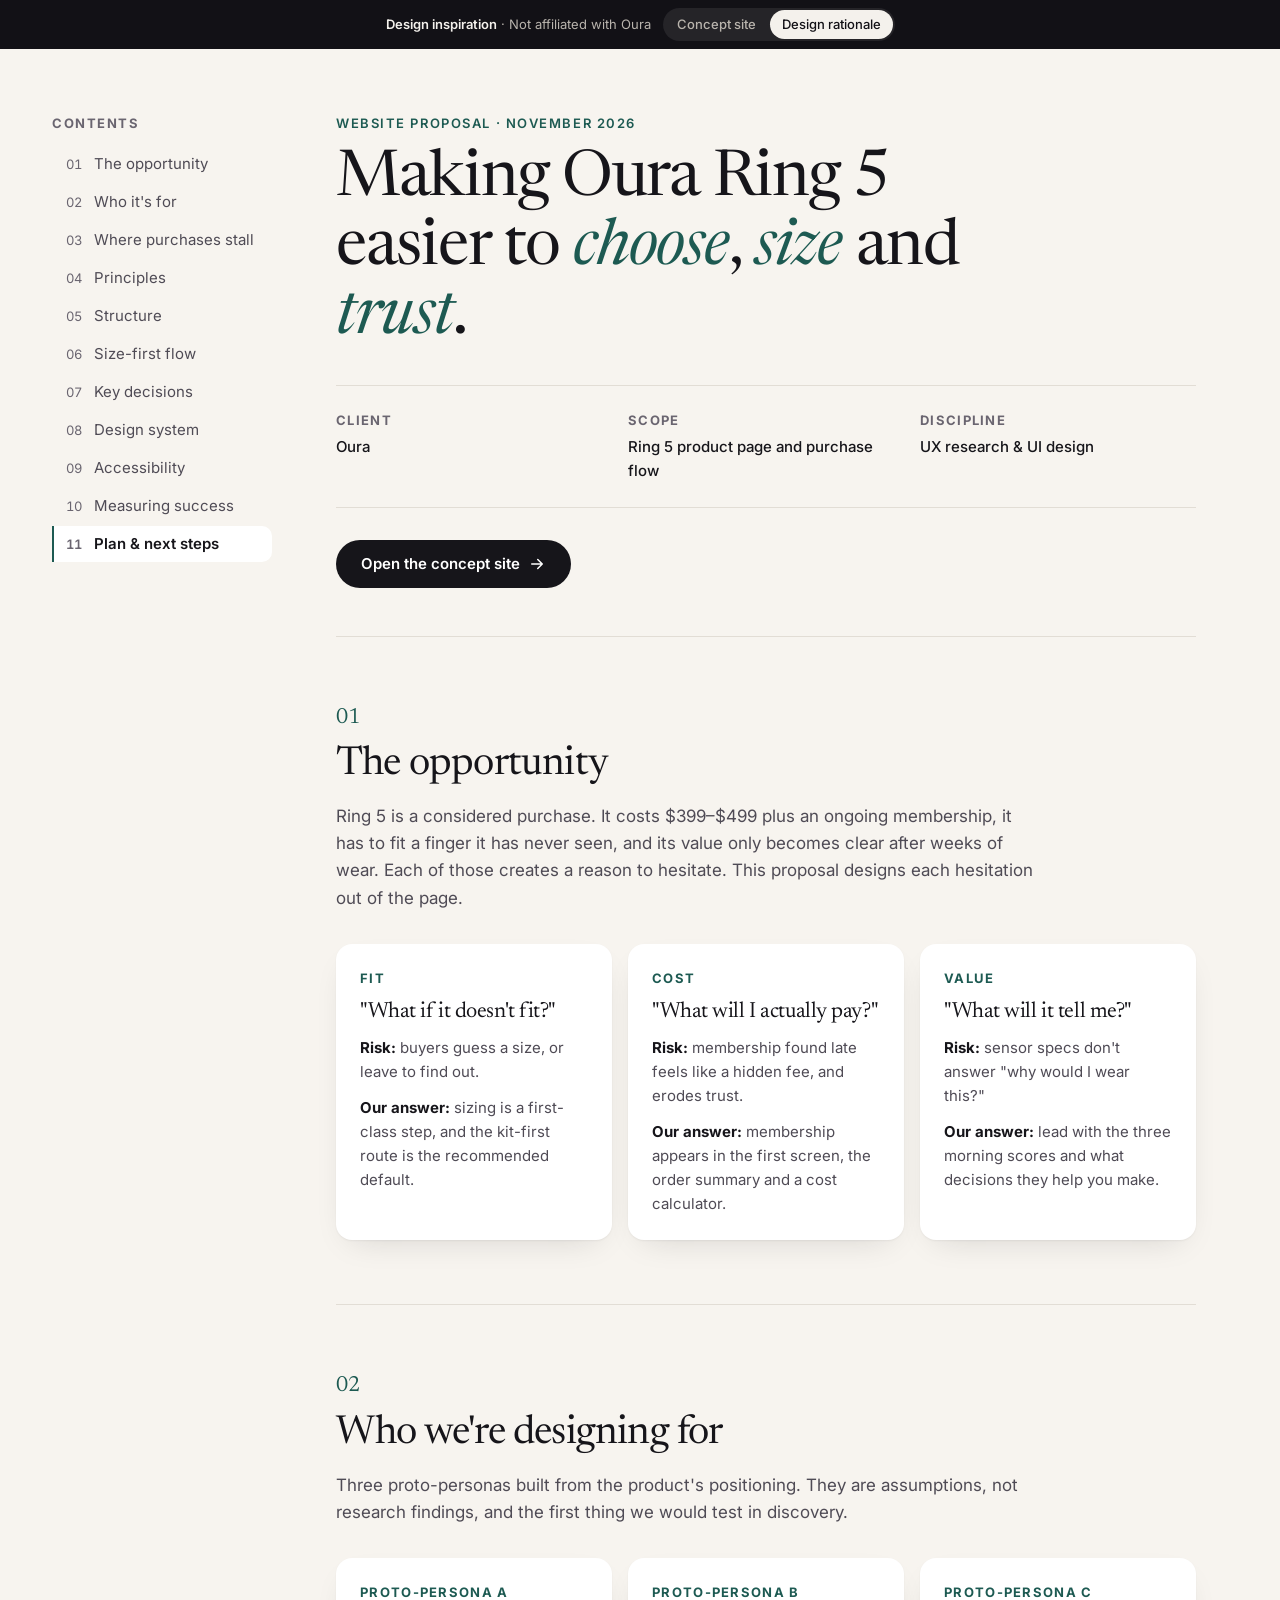
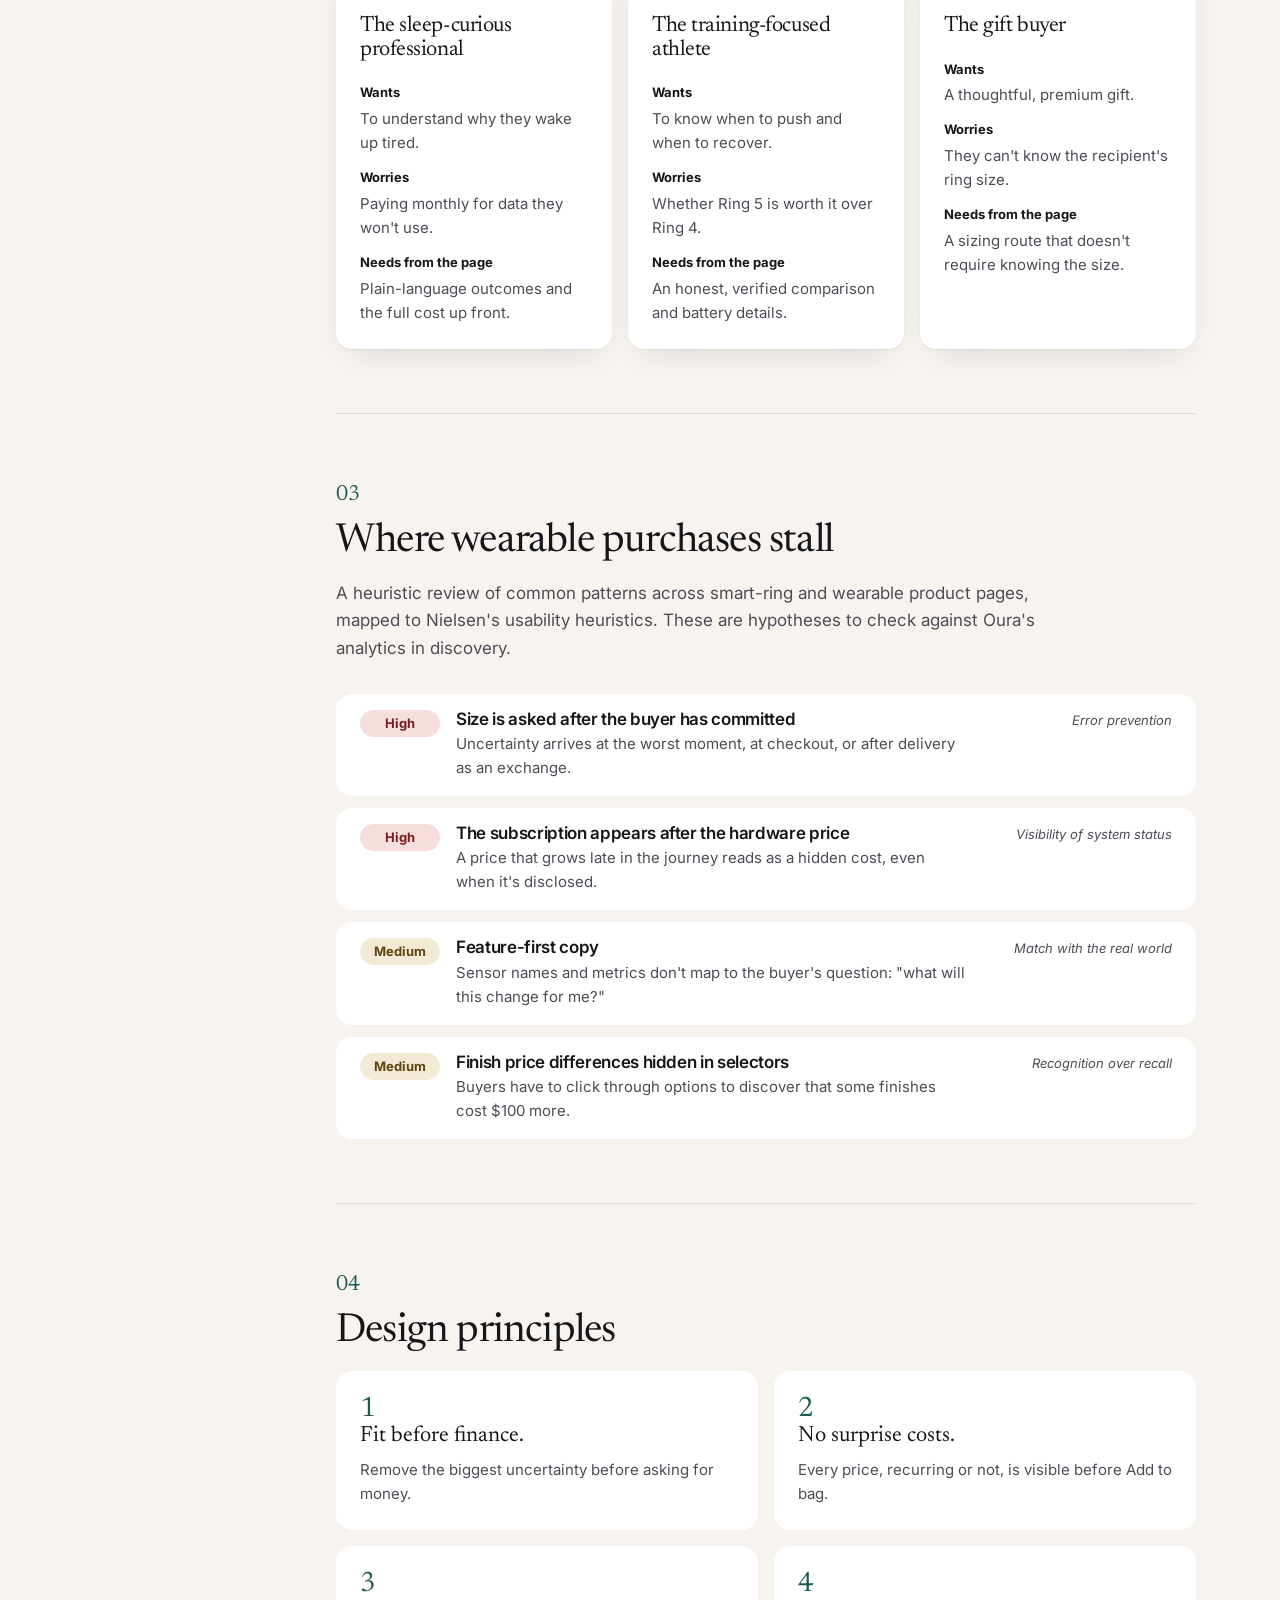
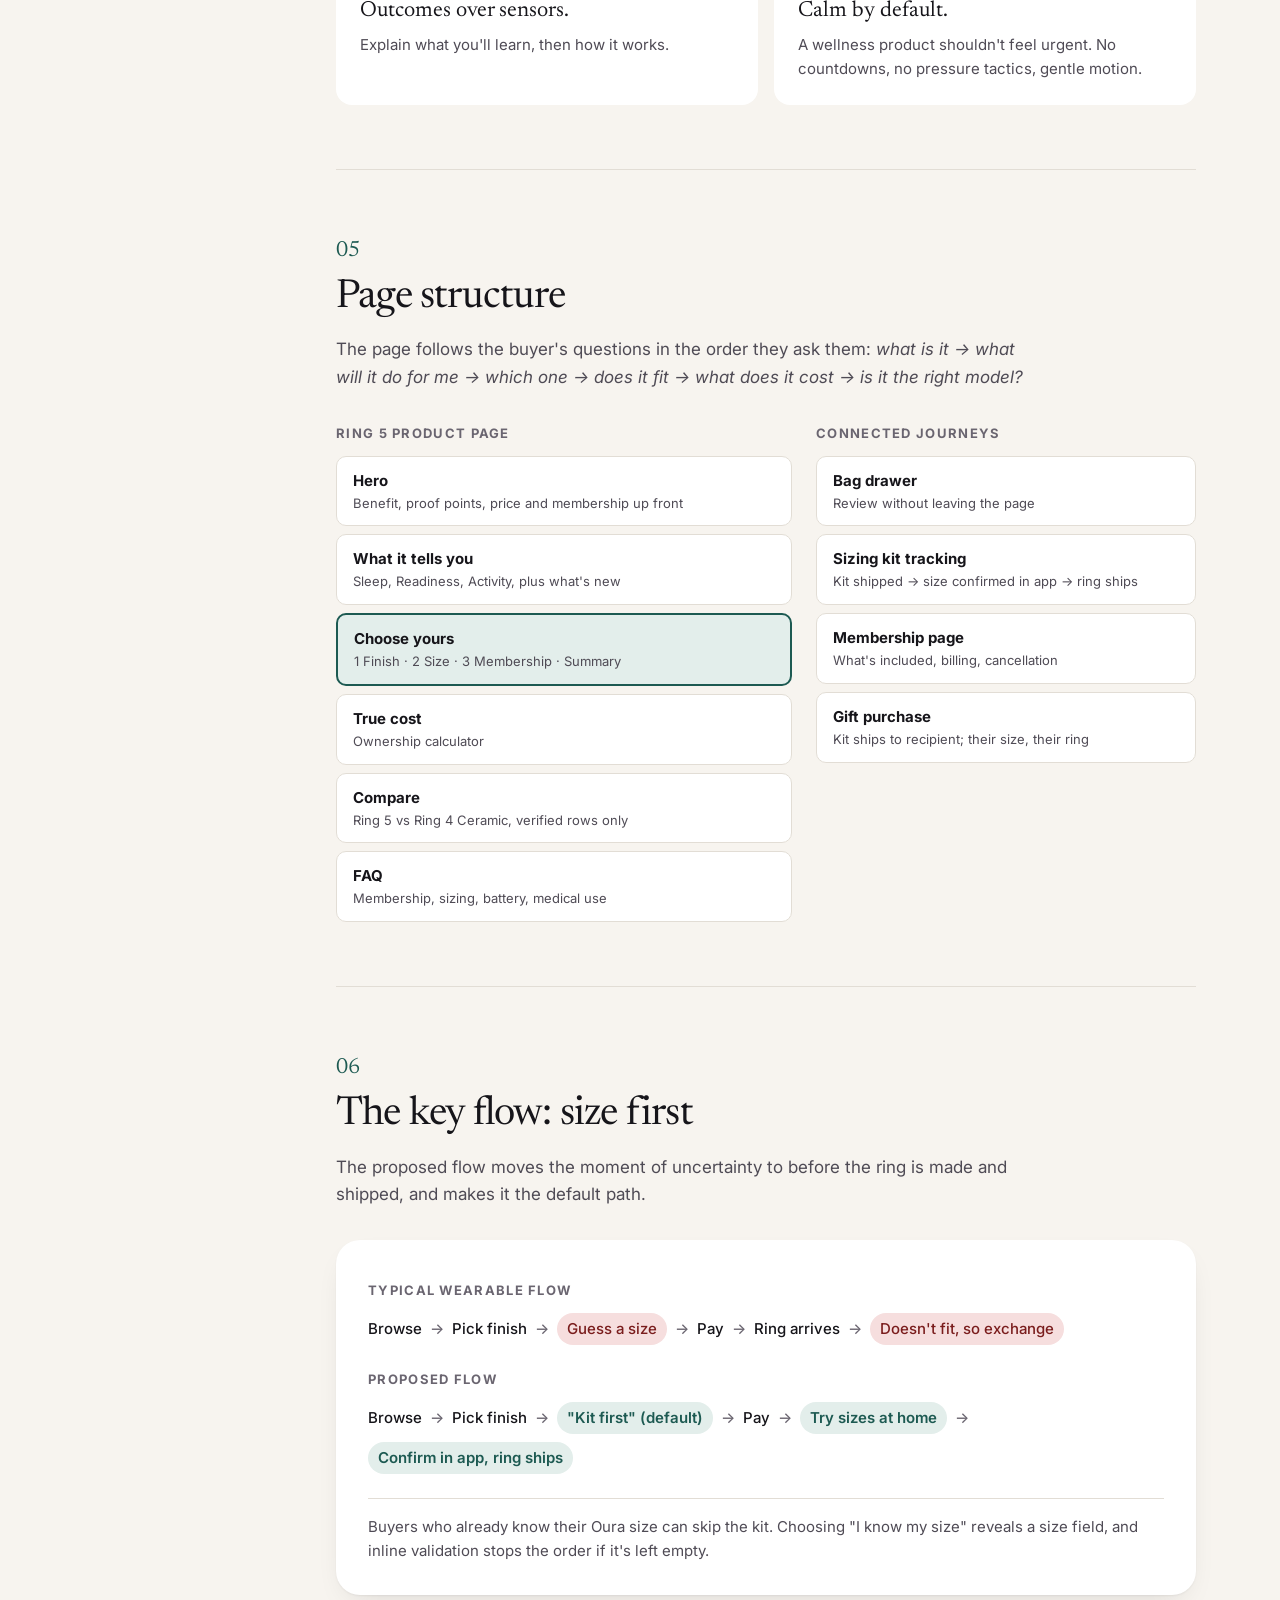
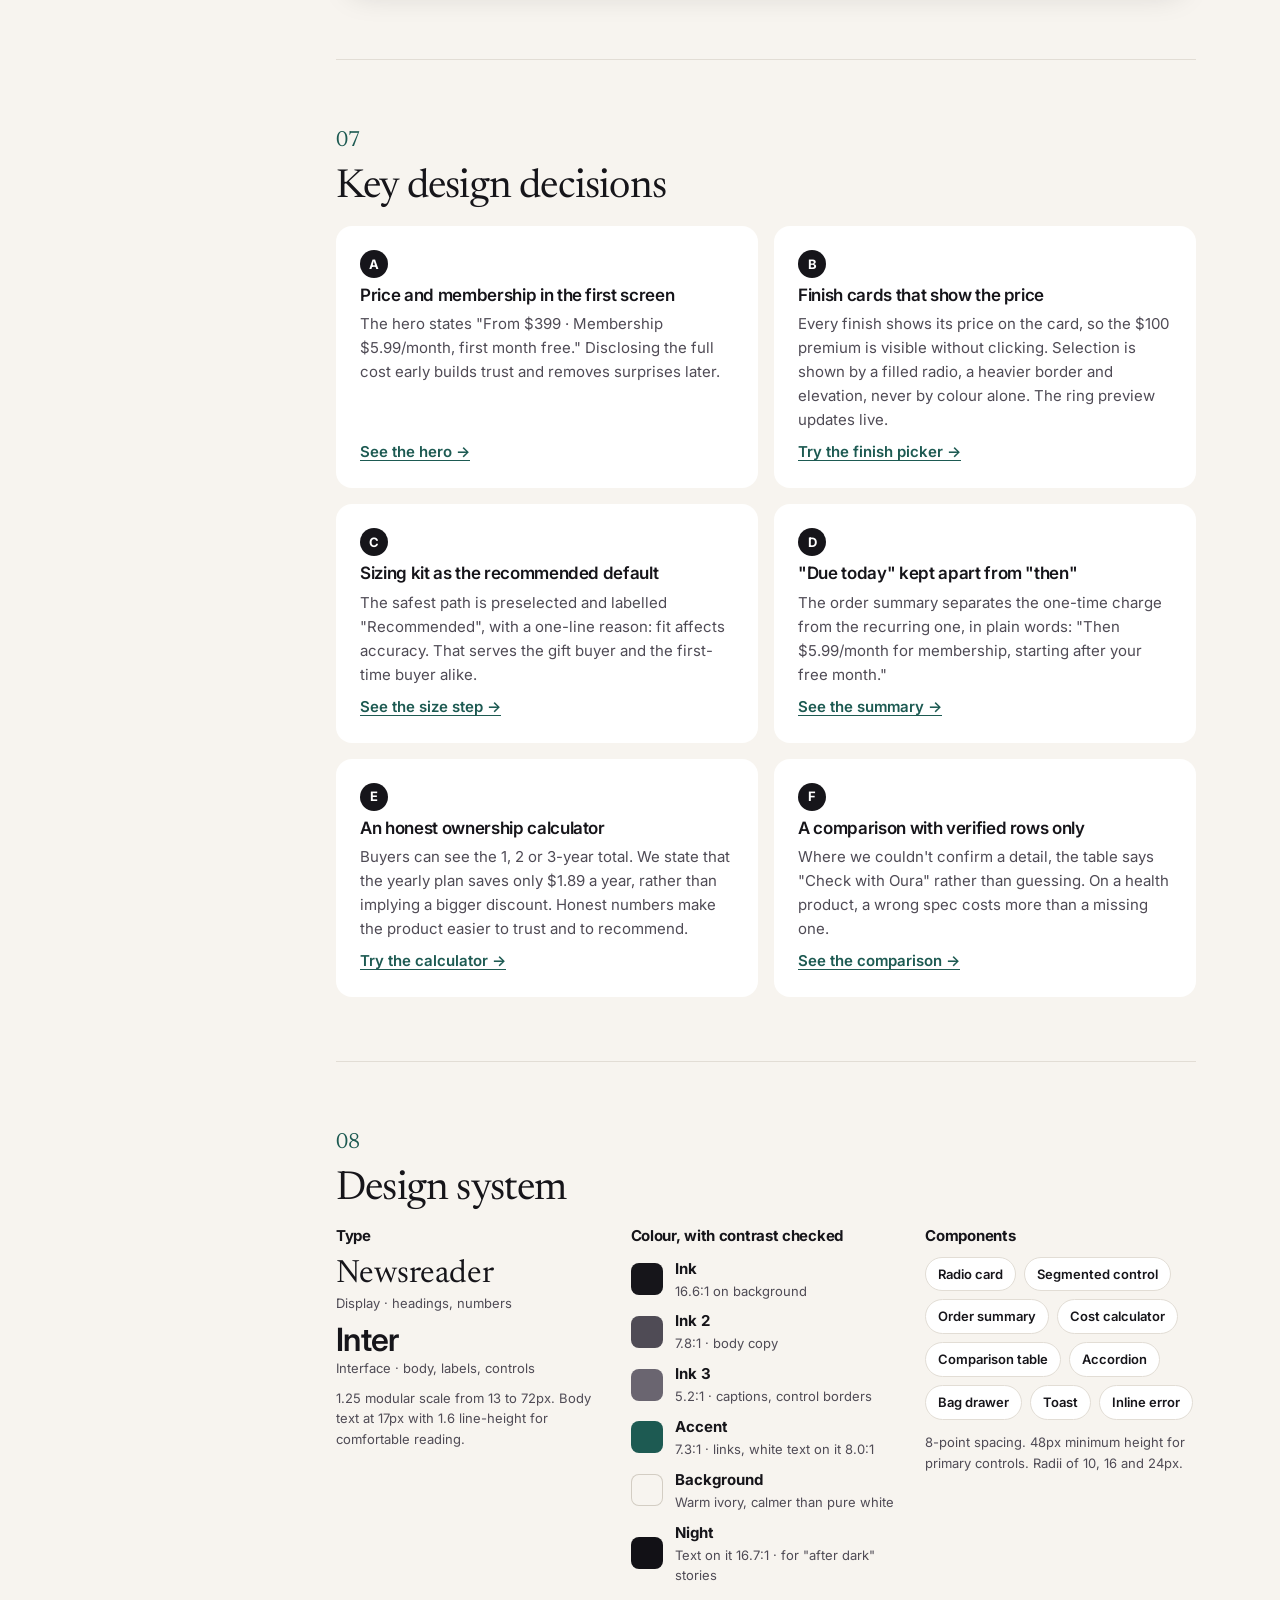
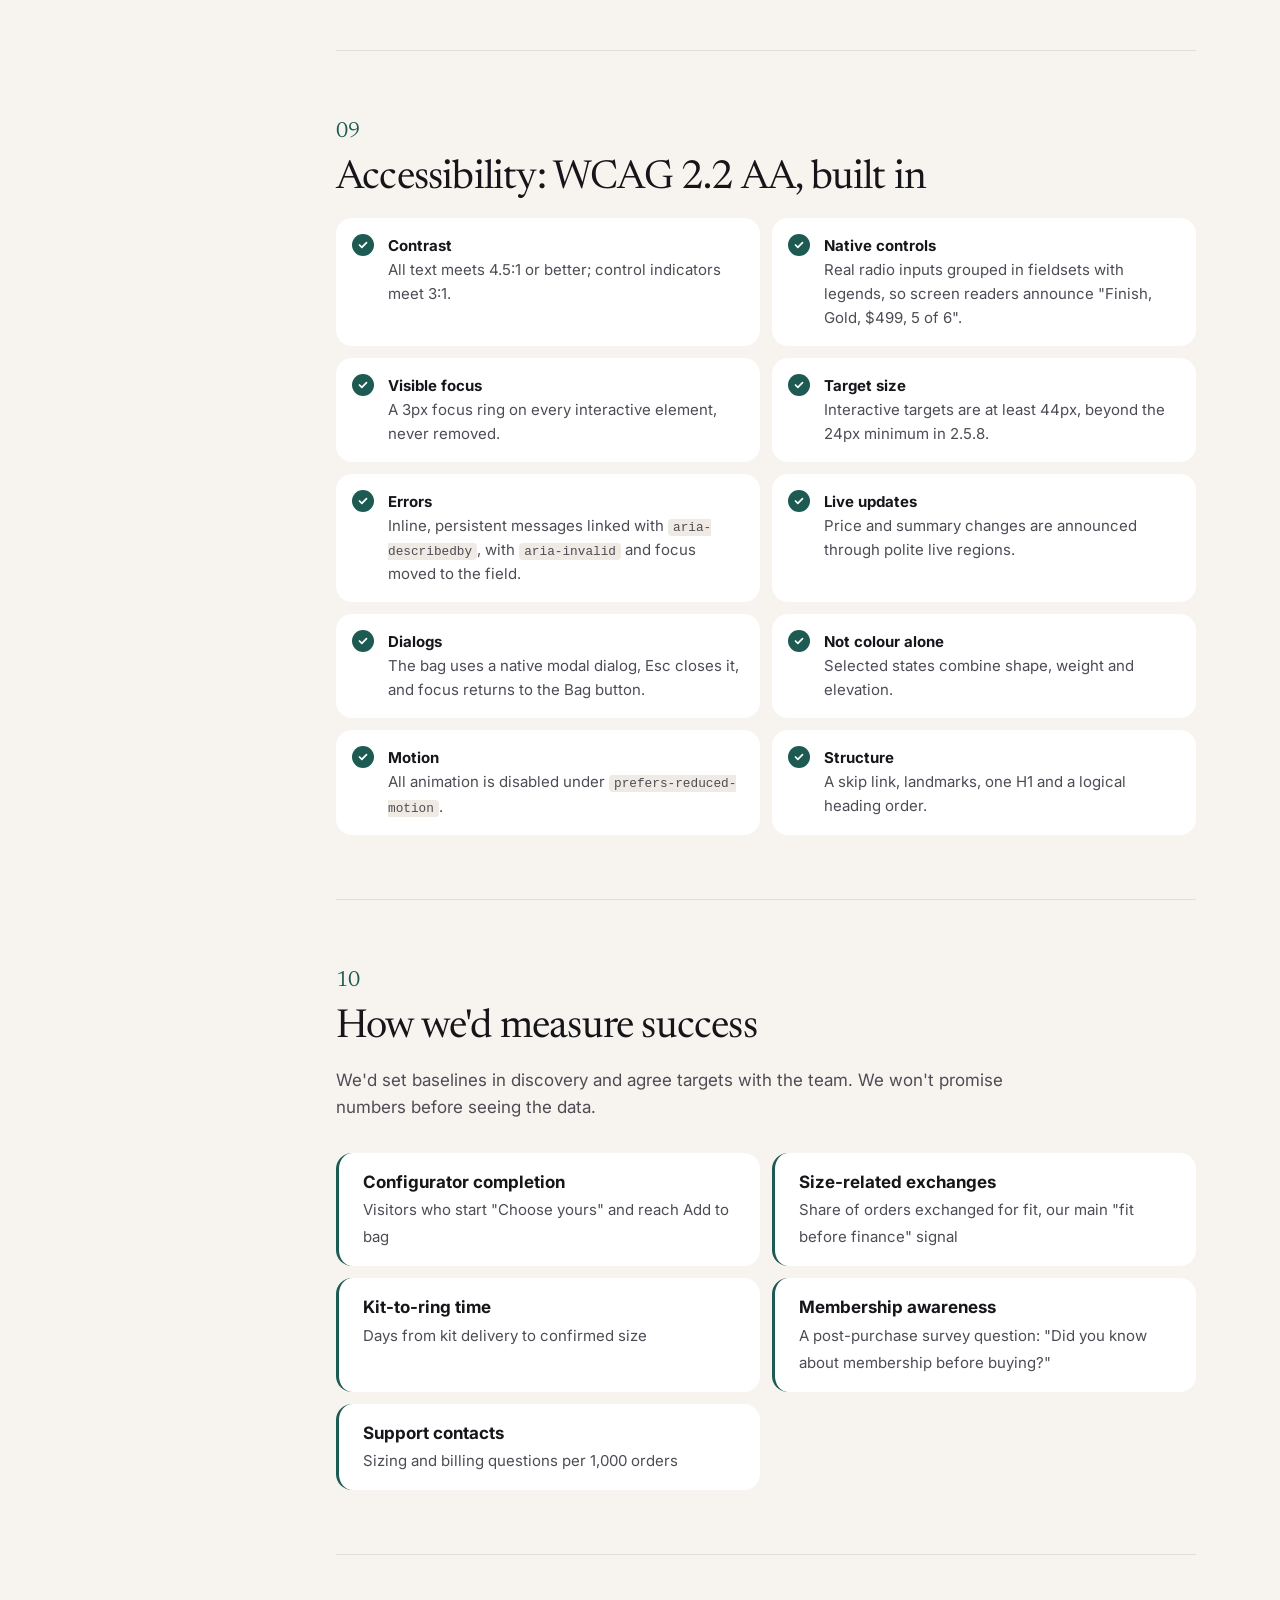
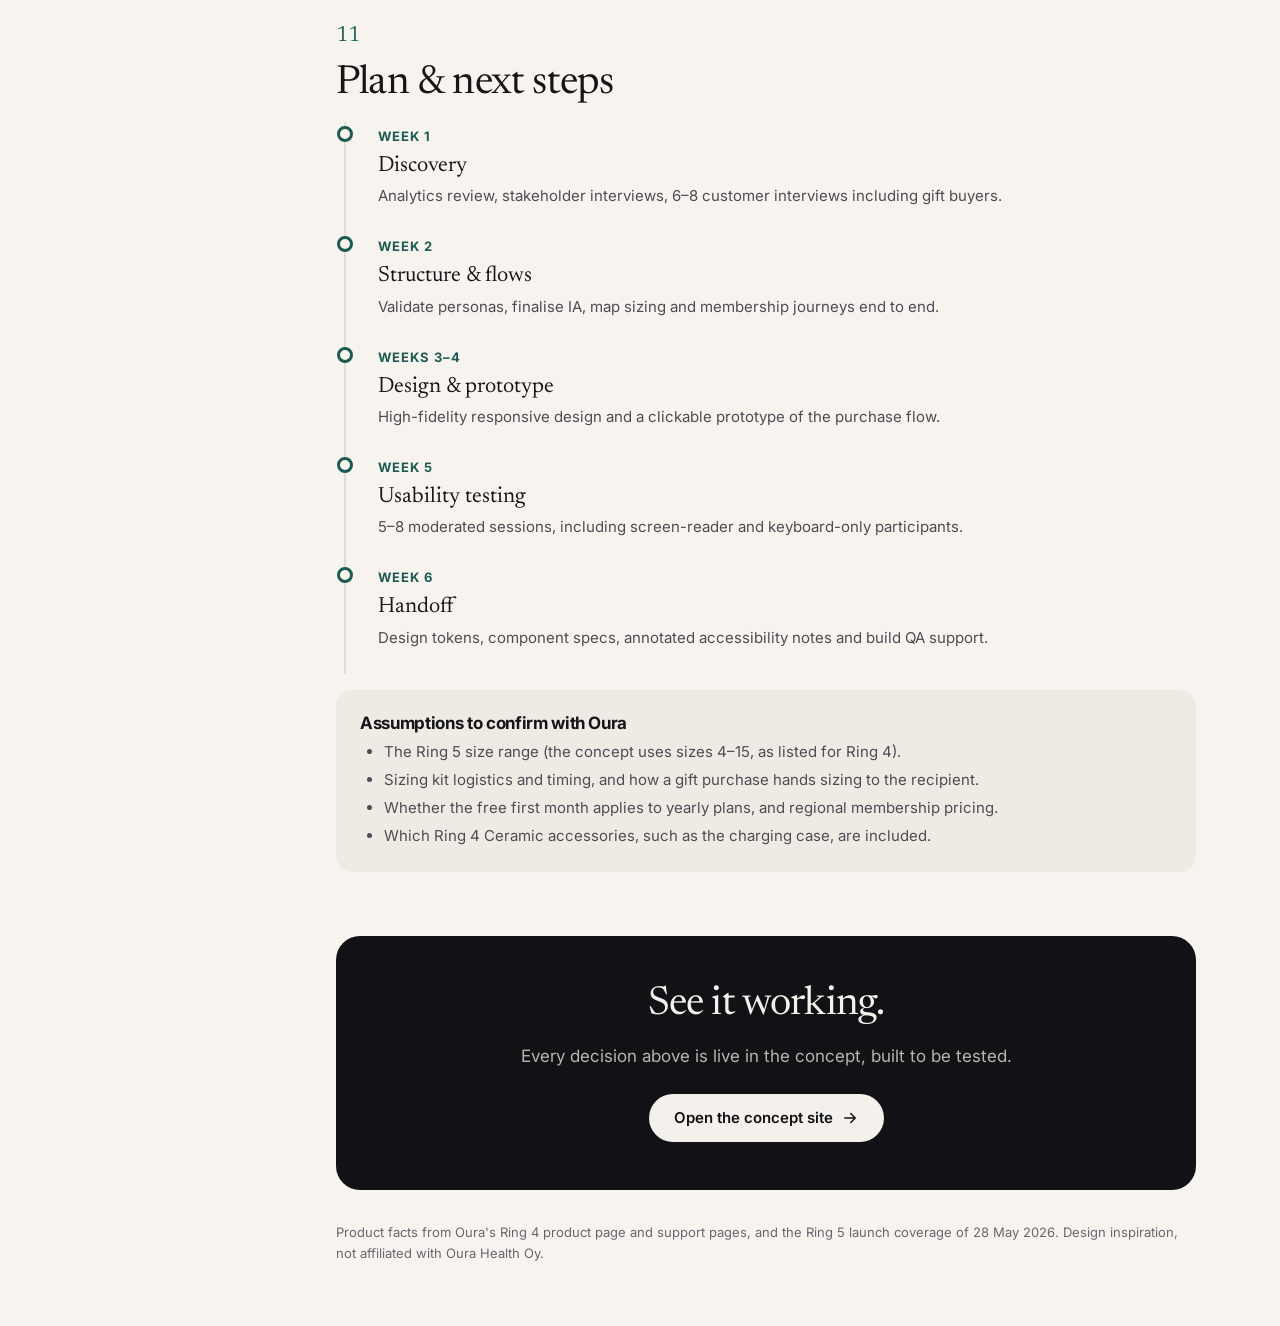
==== commit 22433448: "Relabel project as design inspiration Replace fictional/portfolio-piece wording with "Design inspira" ====
--- a/proposal.html
+++ b/proposal.html
@@ -4,7 +4,7 @@
   <meta charset="utf-8" />
   <meta name="viewport" content="width=device-width, initial-scale=1" />
   <title>Oura Ring 5 · Design Rationale</title>
-  <meta name="description" content="Design rationale for an unofficial Oura Ring 5 website concept: problems, proto-personas, principles, information architecture, key flows, design system, accessibility and success metrics." />
+  <meta name="description" content="Design rationale for an Oura Ring 5 website concept: problems, proto-personas, principles, information architecture, key flows, design system, accessibility and success metrics." />
   <meta name="robots" content="noindex" />
   <link rel="icon" href="data:image/svg+xml,%3Csvg xmlns='http://www.w3.org/2000/svg' viewBox='0 0 32 32'%3E%3Ccircle cx='16' cy='16' r='10' fill='none' stroke='%2316151a' stroke-width='4'/%3E%3C/svg%3E" />
   <link rel="preconnect" href="https://fonts.googleapis.com" />
@@ -17,7 +17,7 @@
   <a class="skip" href="#main">Skip to content</a>
 
   <div class="concept-bar" role="note">
-    <span><strong>Unofficial design concept.</strong> Not affiliated with or endorsed by Oura.</span>
+    <span><strong>Design inspiration</strong> · Not affiliated with Oura</span>
     <nav class="tabs" aria-label="Proposal views">
       <a href="index.html">Concept site</a>
       <a href="proposal.html" aria-current="page">Design rationale</a>
@@ -48,7 +48,7 @@
         <p class="eyebrow">Website proposal · November 2026</p>
         <h1>Making Oura Ring 5 easier to <em>choose</em>, <em>size</em> and <em>trust</em>.</h1>
         <dl class="meta">
-          <div><dt>Client</dt><dd>Oura (unsolicited concept)</dd></div>
+          <div><dt>Client</dt><dd>Oura</dd></div>
           <div><dt>Scope</dt><dd>Ring 5 product page and purchase flow</dd></div>
           <div><dt>Discipline</dt><dd>UX research &amp; UI design</dd></div>
         </dl>
@@ -335,7 +335,7 @@
           <a class="btn btn-primary" href="index.html">Open the concept site
             <svg viewBox="0 0 24 24" aria-hidden="true"><path d="M5 12h14M13 6l6 6-6 6"/></svg></a>
         </div>
-        <p class="sources">Product facts from Oura's Ring 4 product page and support pages, and the Ring 5 launch coverage of 28 May 2026. Unofficial portfolio concept, not affiliated with Oura Health Oy.</p>
+        <p class="sources">Product facts from Oura's Ring 4 product page and support pages, and the Ring 5 launch coverage of 28 May 2026. Design inspiration, not affiliated with Oura Health Oy.</p>
       </section>
     </main>
   </div>
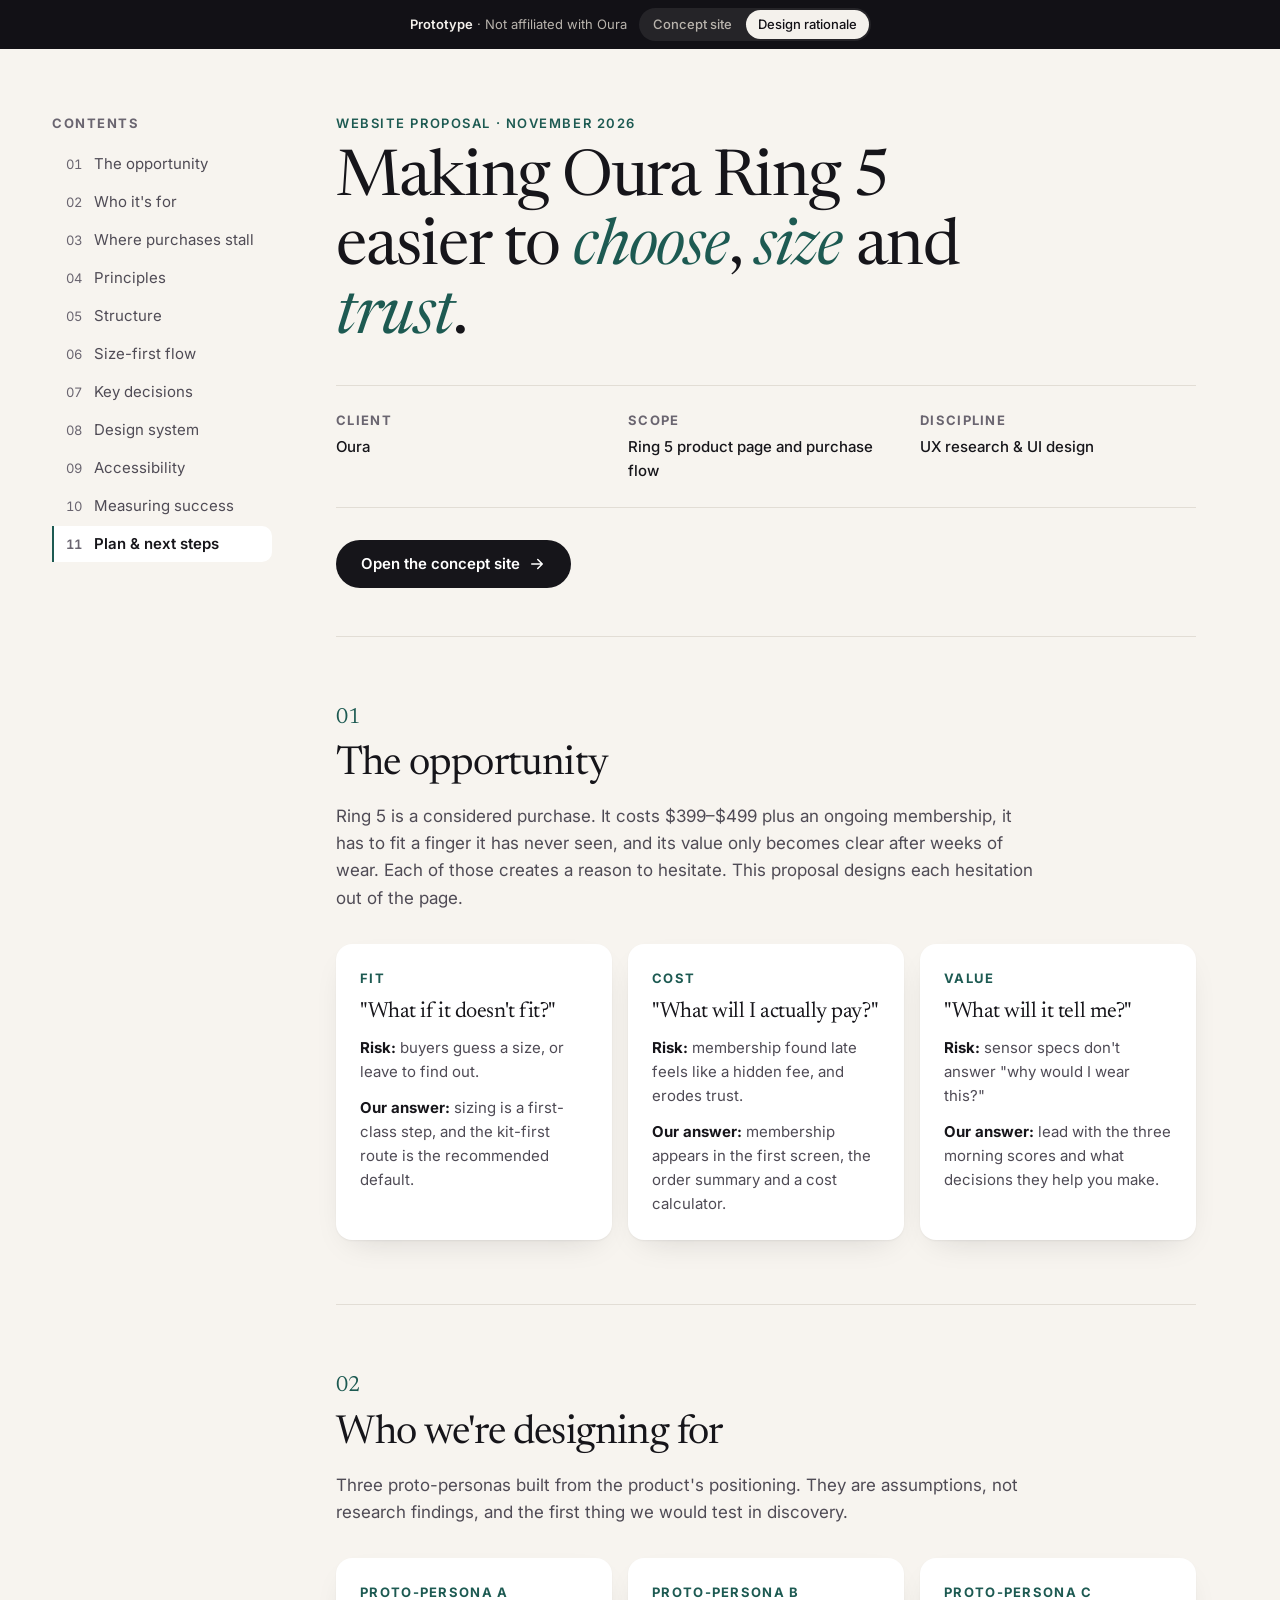
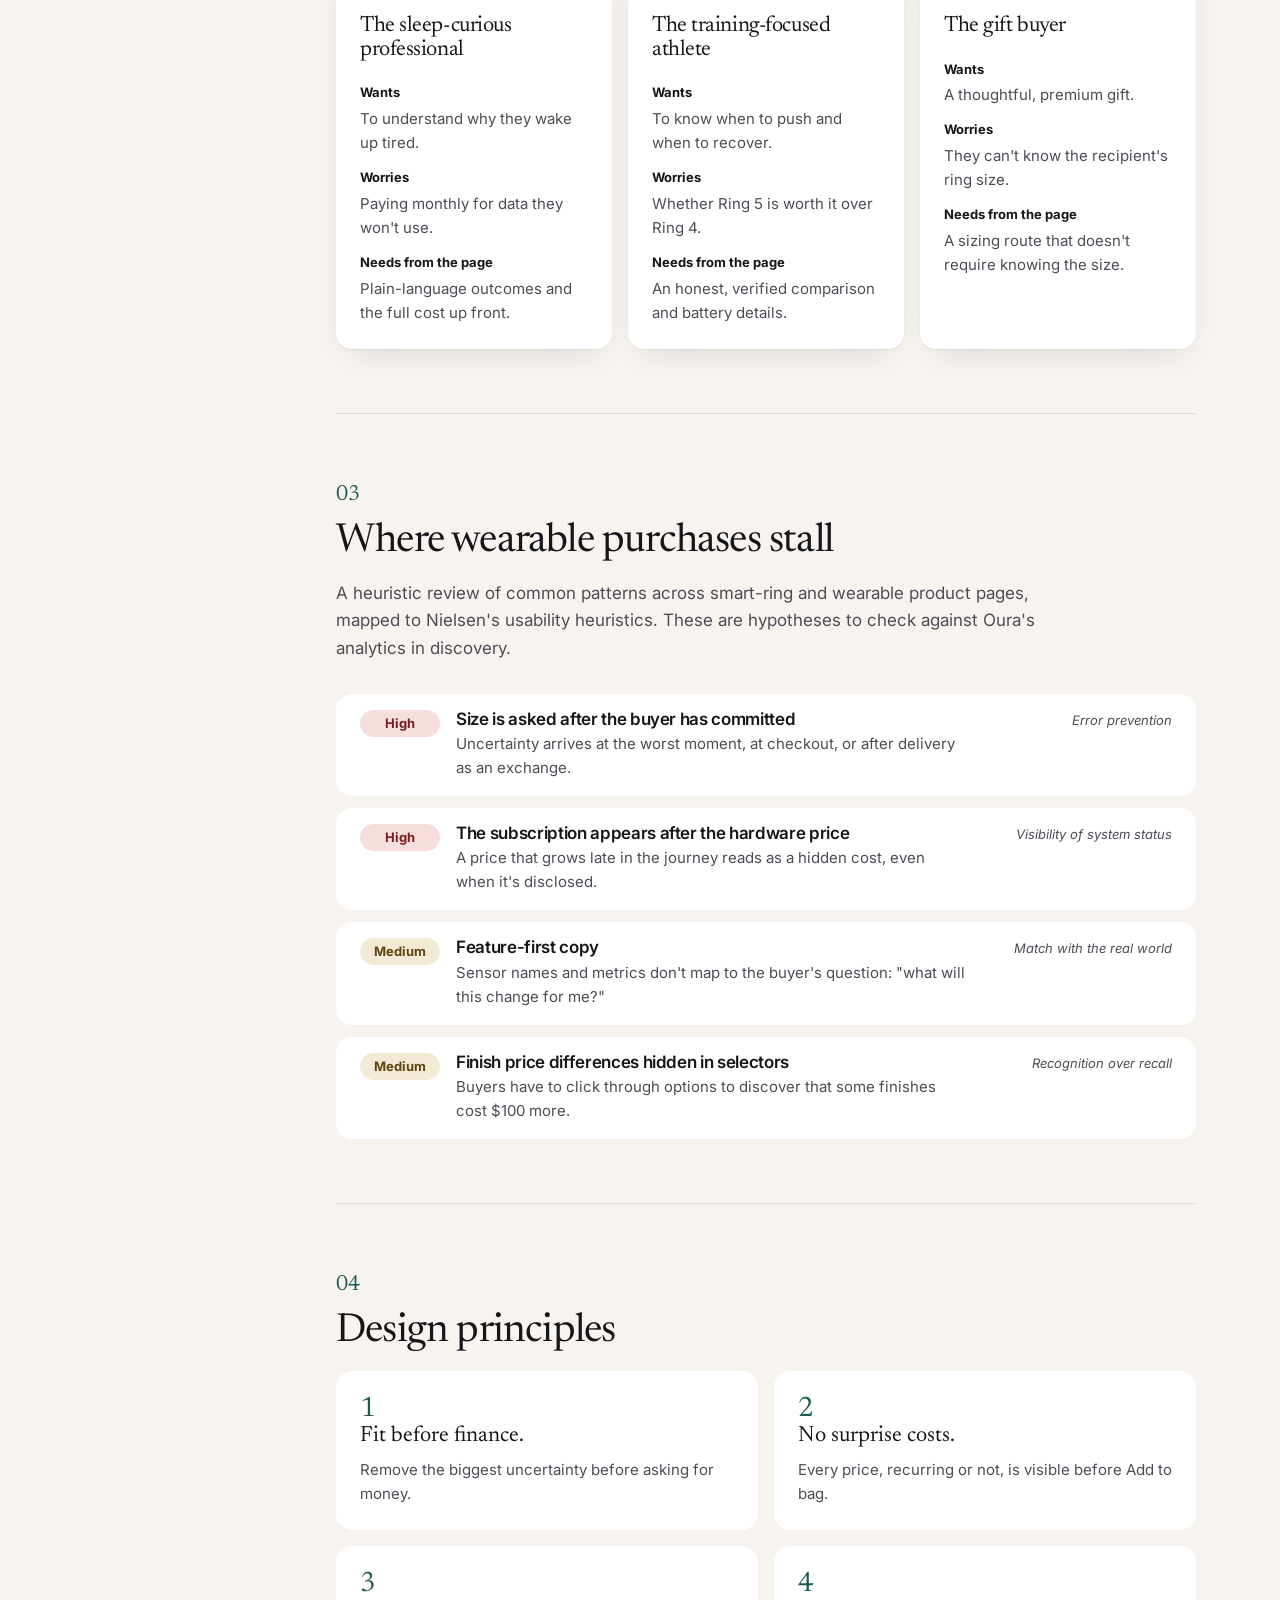
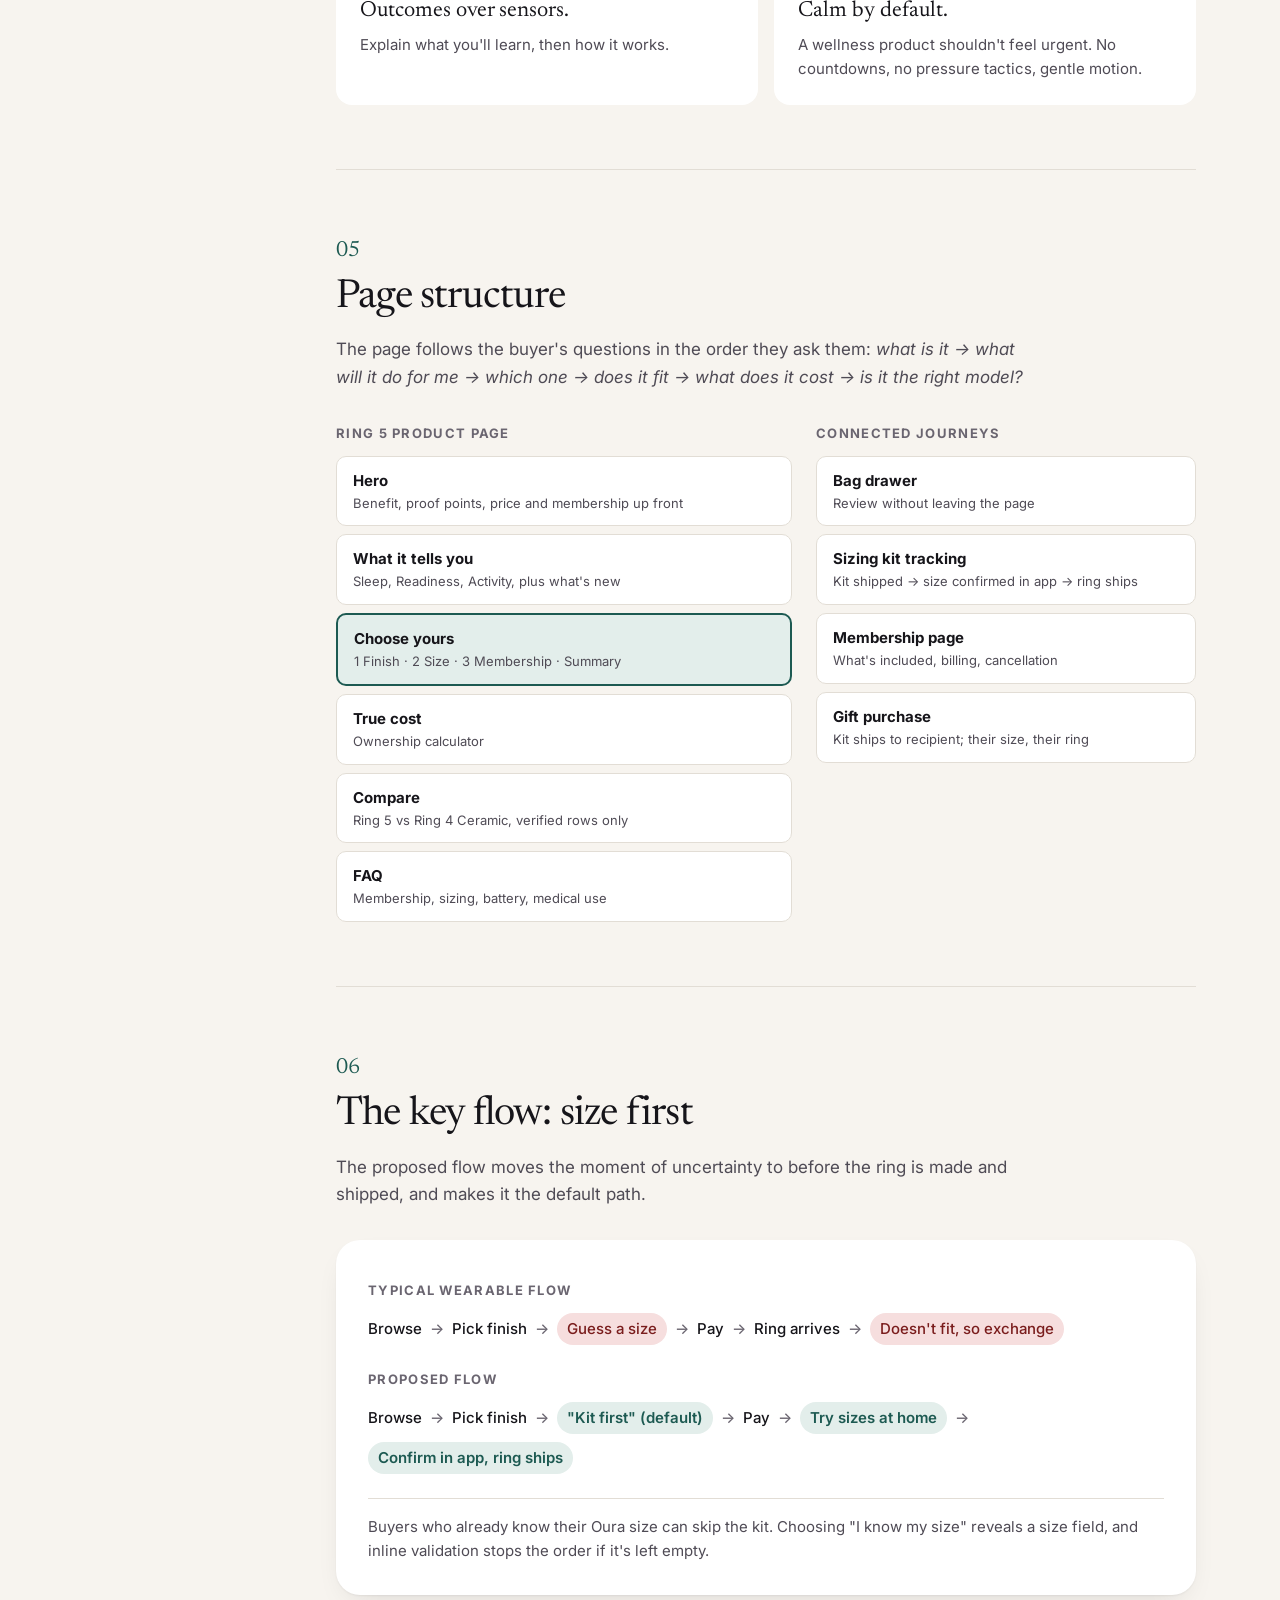
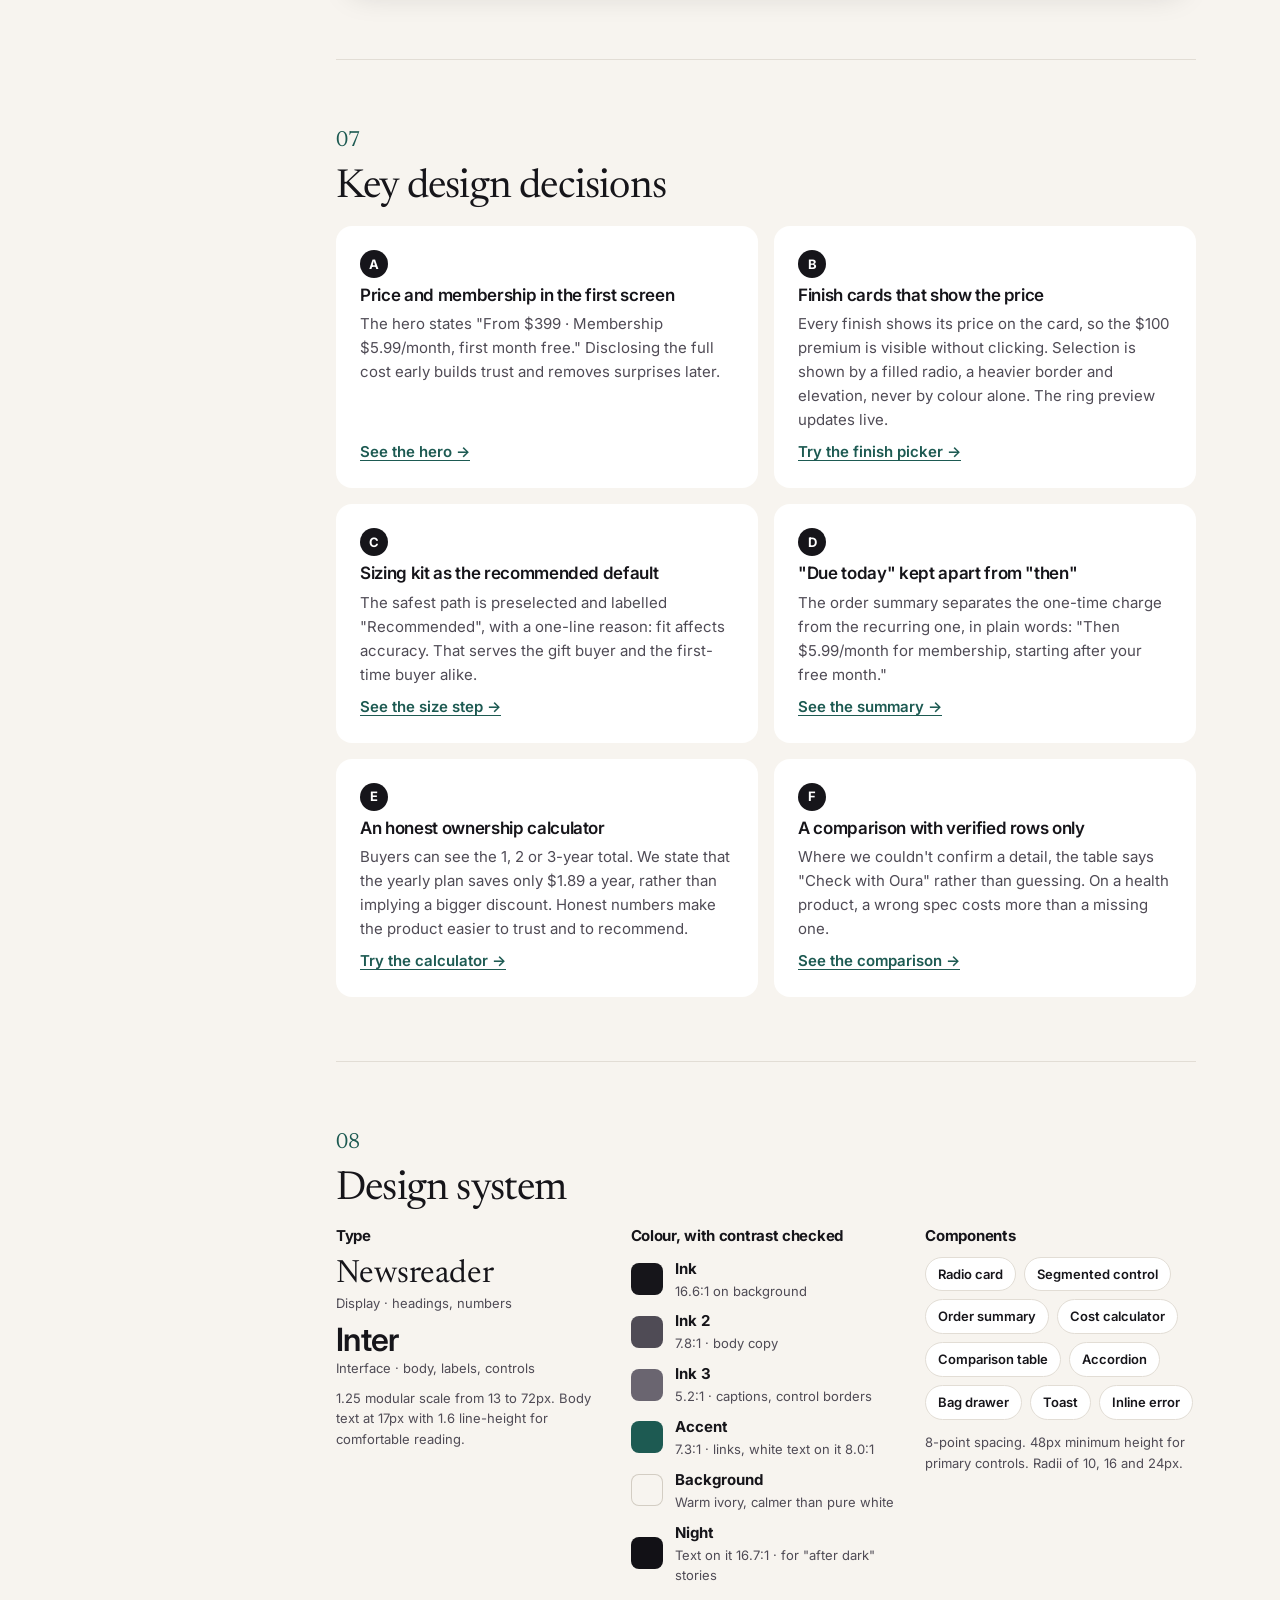
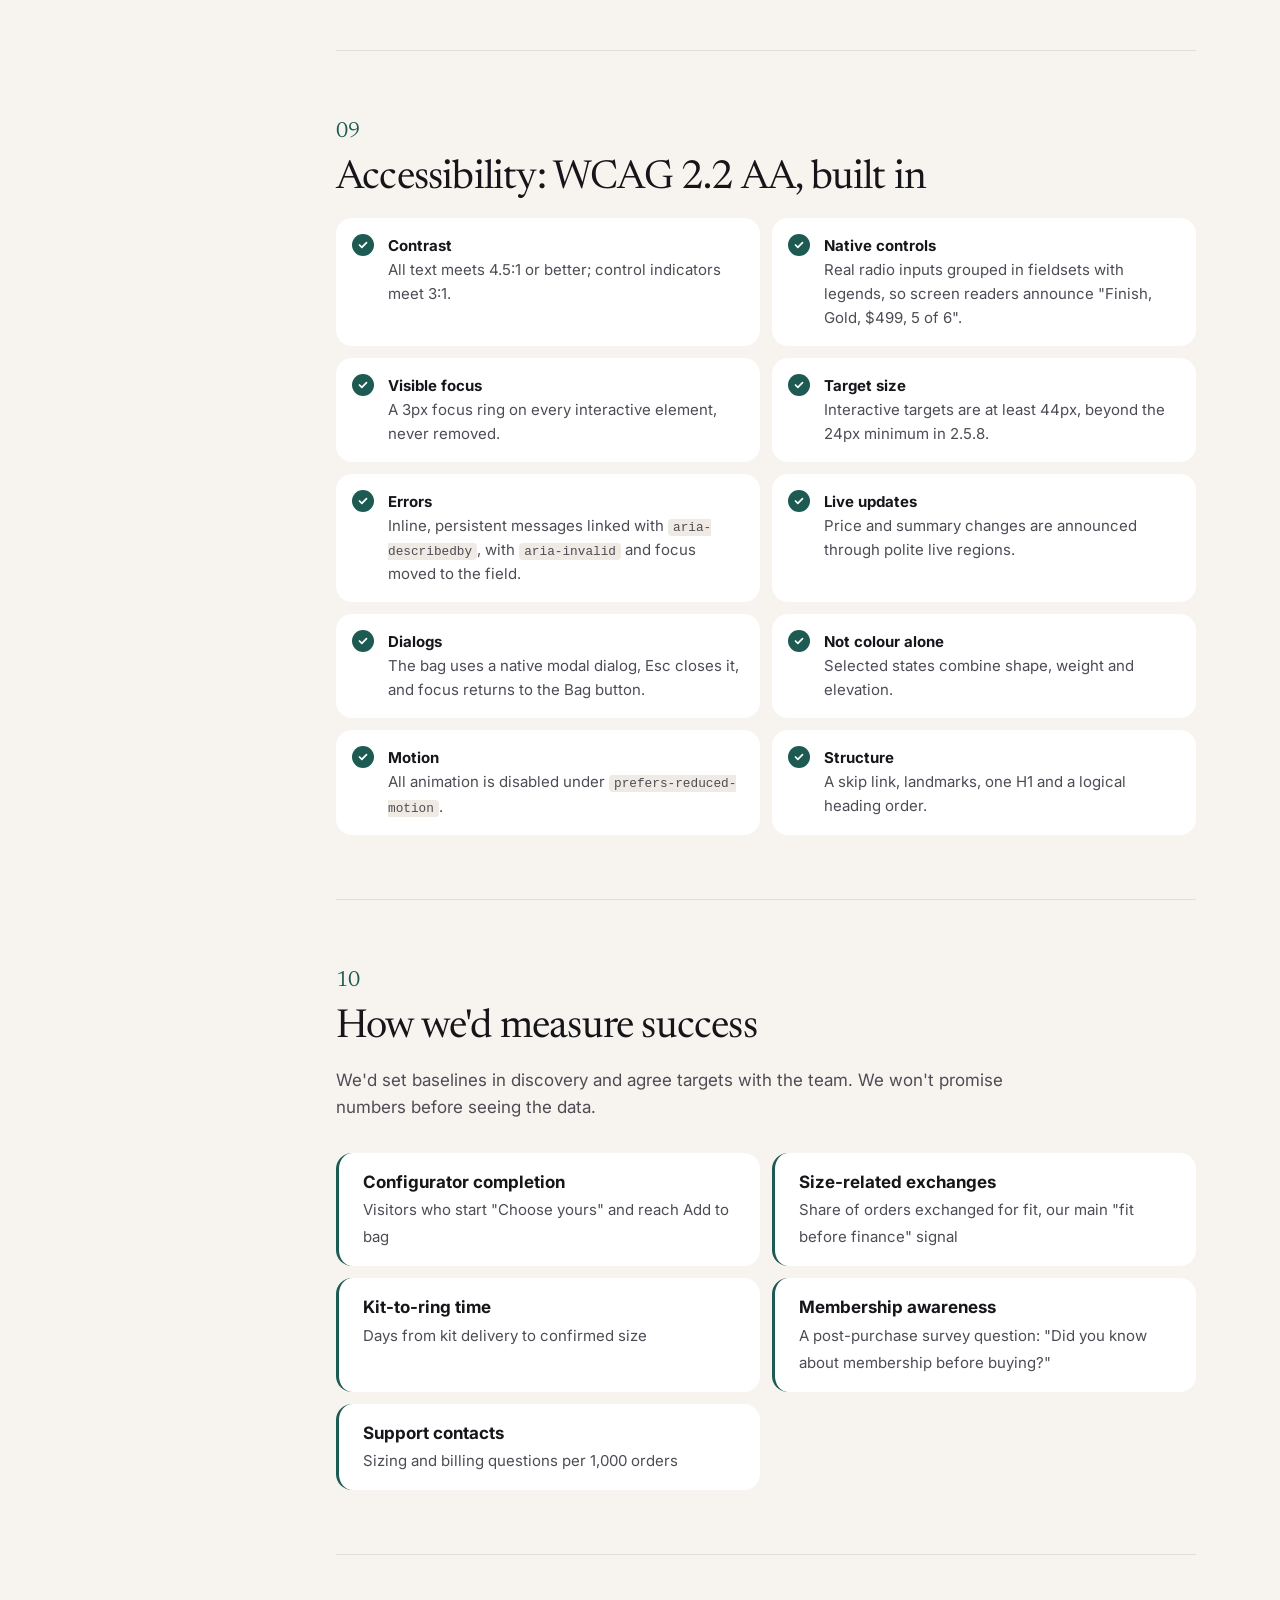
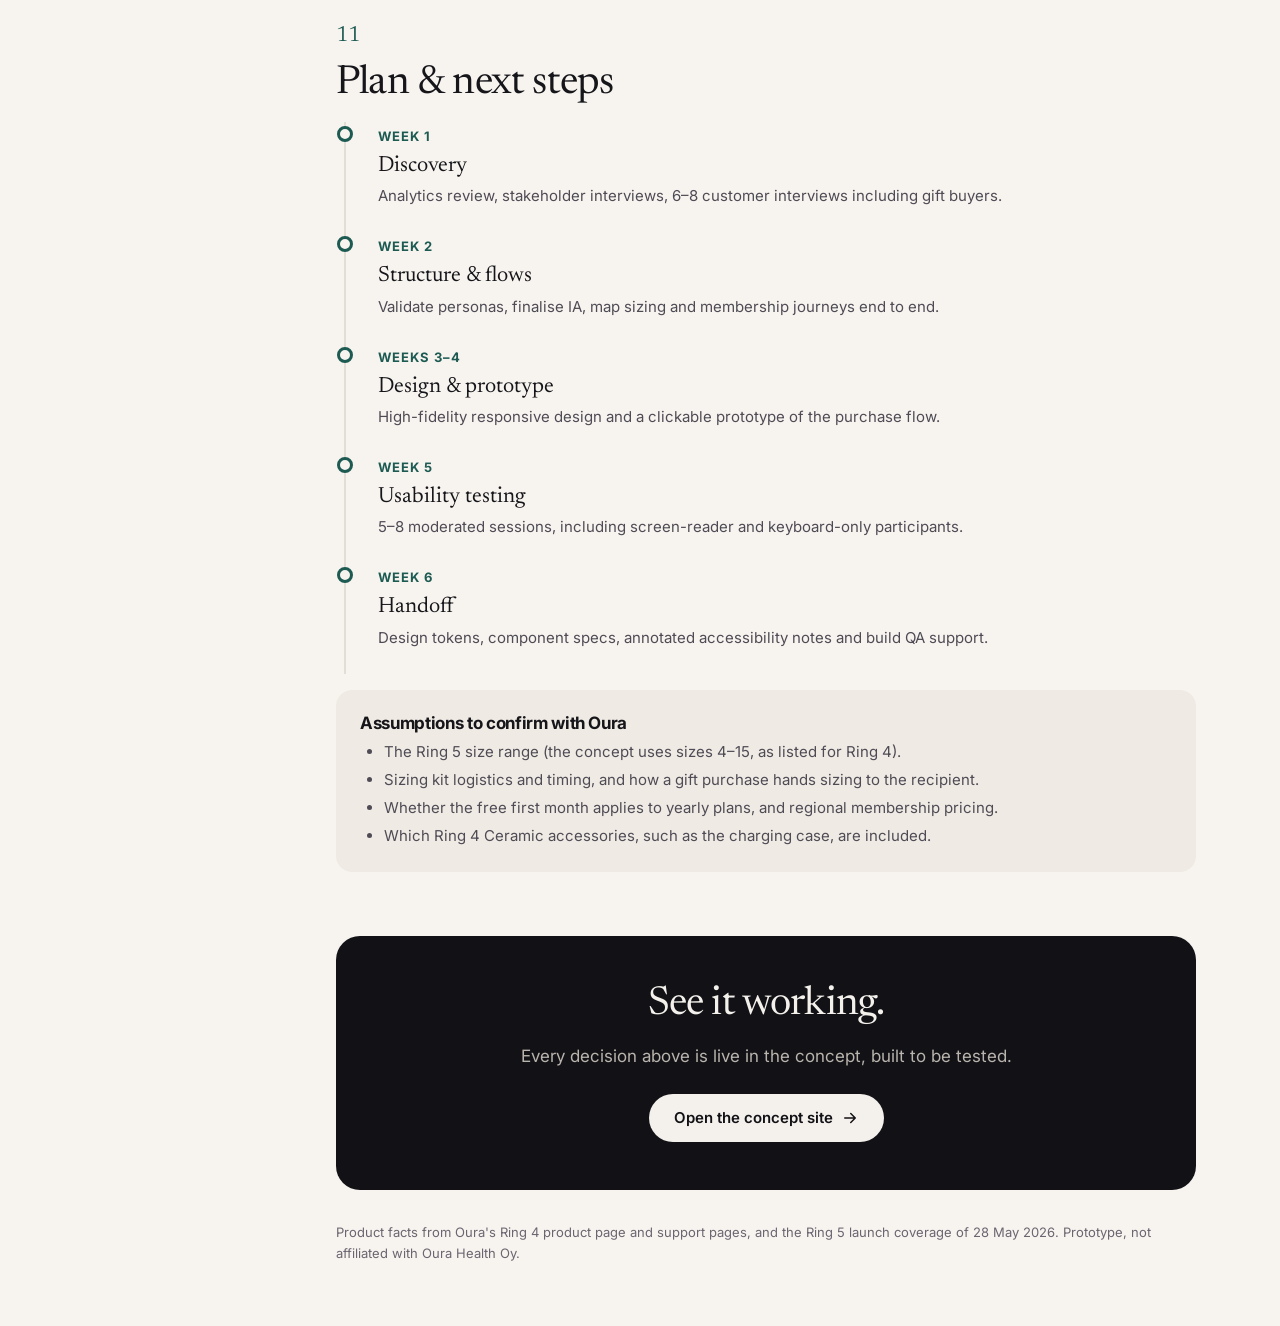
==== commit 6765893f: "Label project as Prototype Co-Authored-By: Claude Opus 5.5 <noreply@anthropic.com>" ====
--- a/proposal.html
+++ b/proposal.html
@@ -17,7 +17,7 @@
   <a class="skip" href="#main">Skip to content</a>
 
   <div class="concept-bar" role="note">
-    <span><strong>Design inspiration</strong> · Not affiliated with Oura</span>
+    <span><strong>Prototype</strong> · Not affiliated with Oura</span>
     <nav class="tabs" aria-label="Proposal views">
       <a href="index.html">Concept site</a>
       <a href="proposal.html" aria-current="page">Design rationale</a>
@@ -335,7 +335,7 @@
           <a class="btn btn-primary" href="index.html">Open the concept site
             <svg viewBox="0 0 24 24" aria-hidden="true"><path d="M5 12h14M13 6l6 6-6 6"/></svg></a>
         </div>
-        <p class="sources">Product facts from Oura's Ring 4 product page and support pages, and the Ring 5 launch coverage of 28 May 2026. Design inspiration, not affiliated with Oura Health Oy.</p>
+        <p class="sources">Product facts from Oura's Ring 4 product page and support pages, and the Ring 5 launch coverage of 28 May 2026. Prototype, not affiliated with Oura Health Oy.</p>
       </section>
     </main>
   </div>
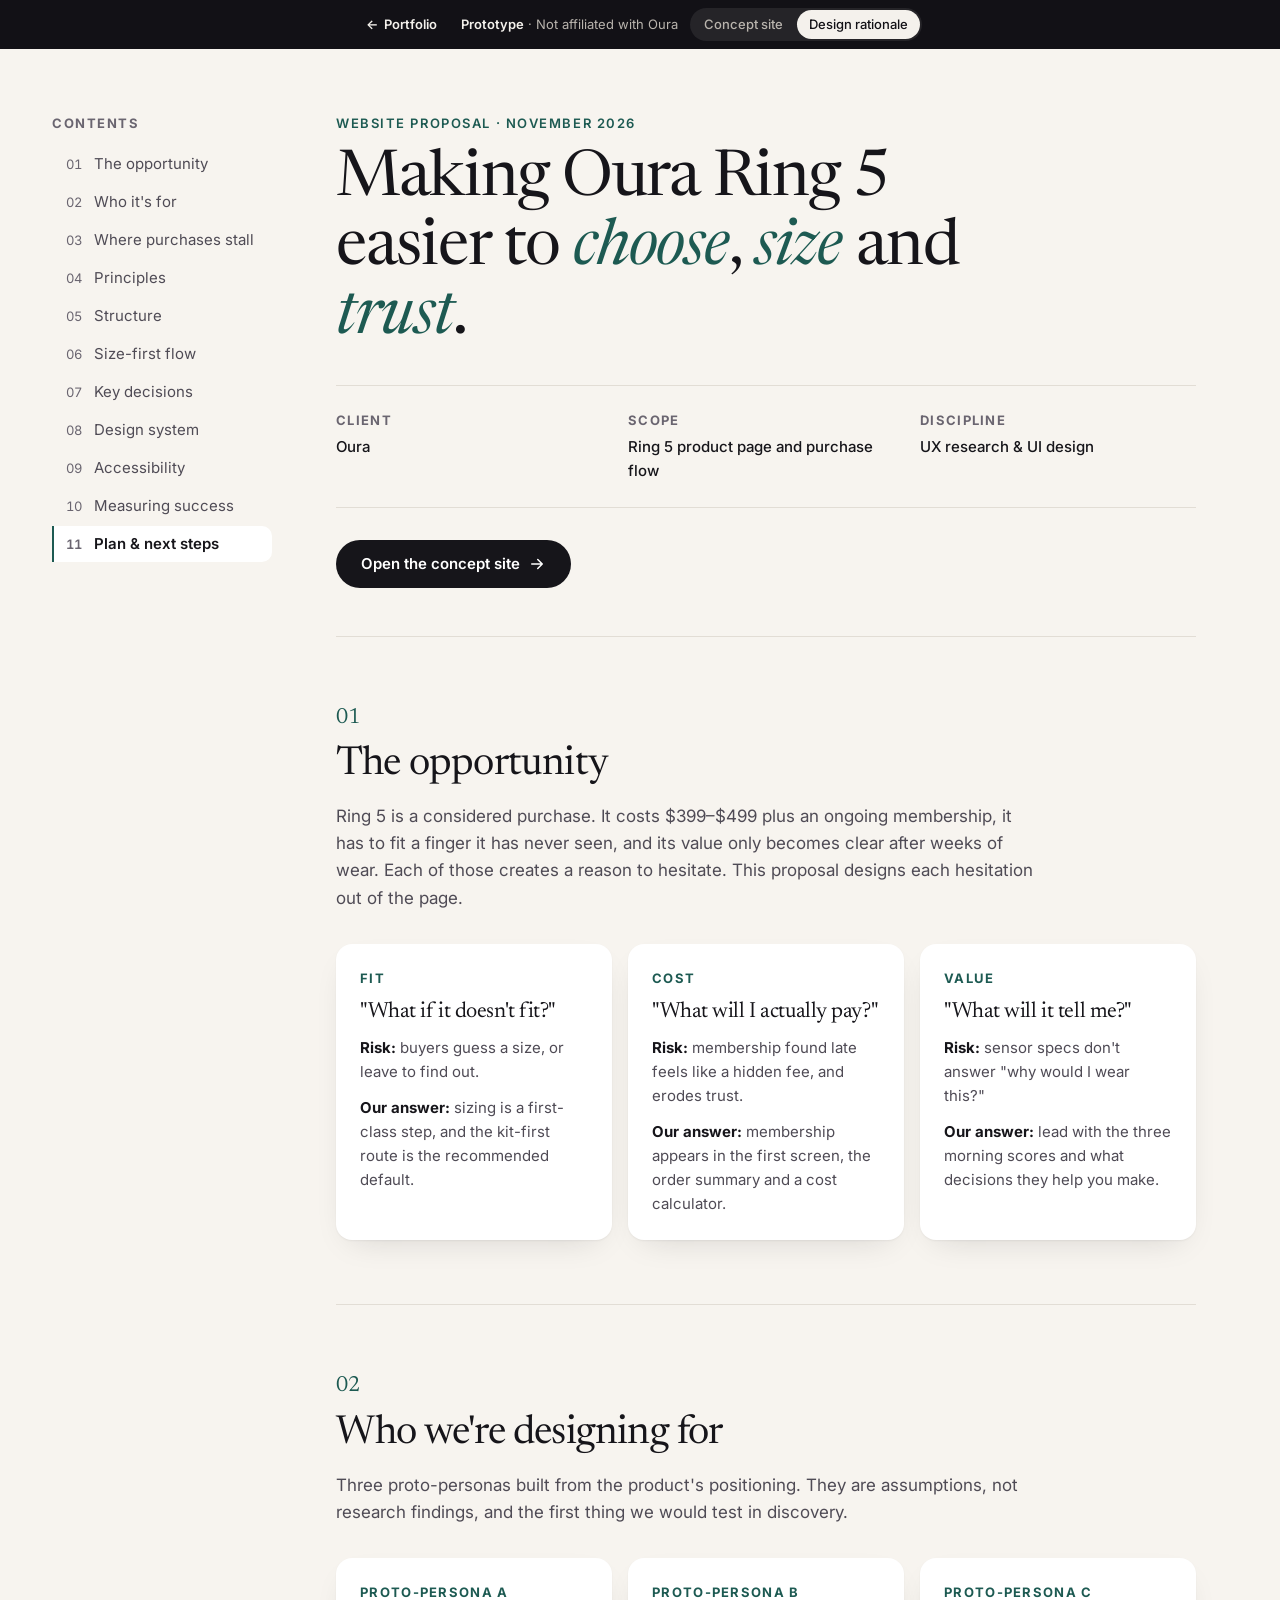
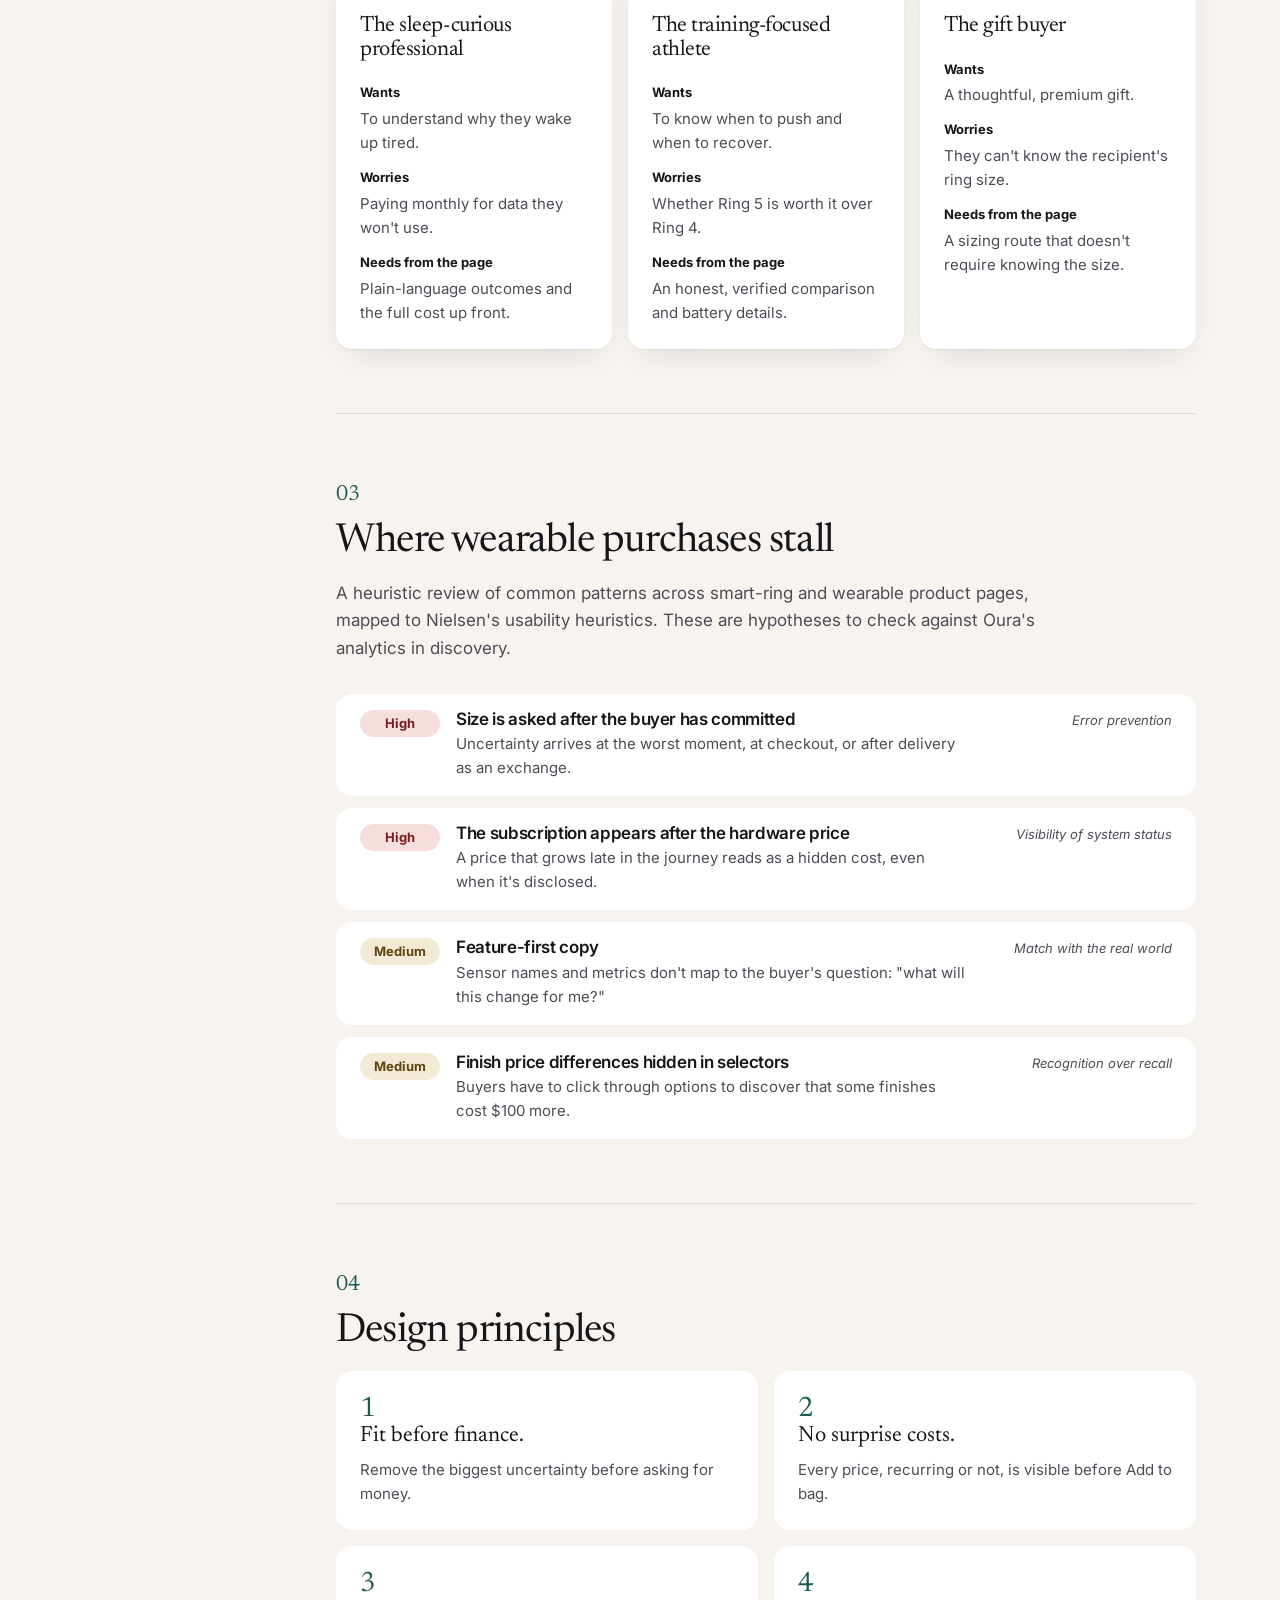
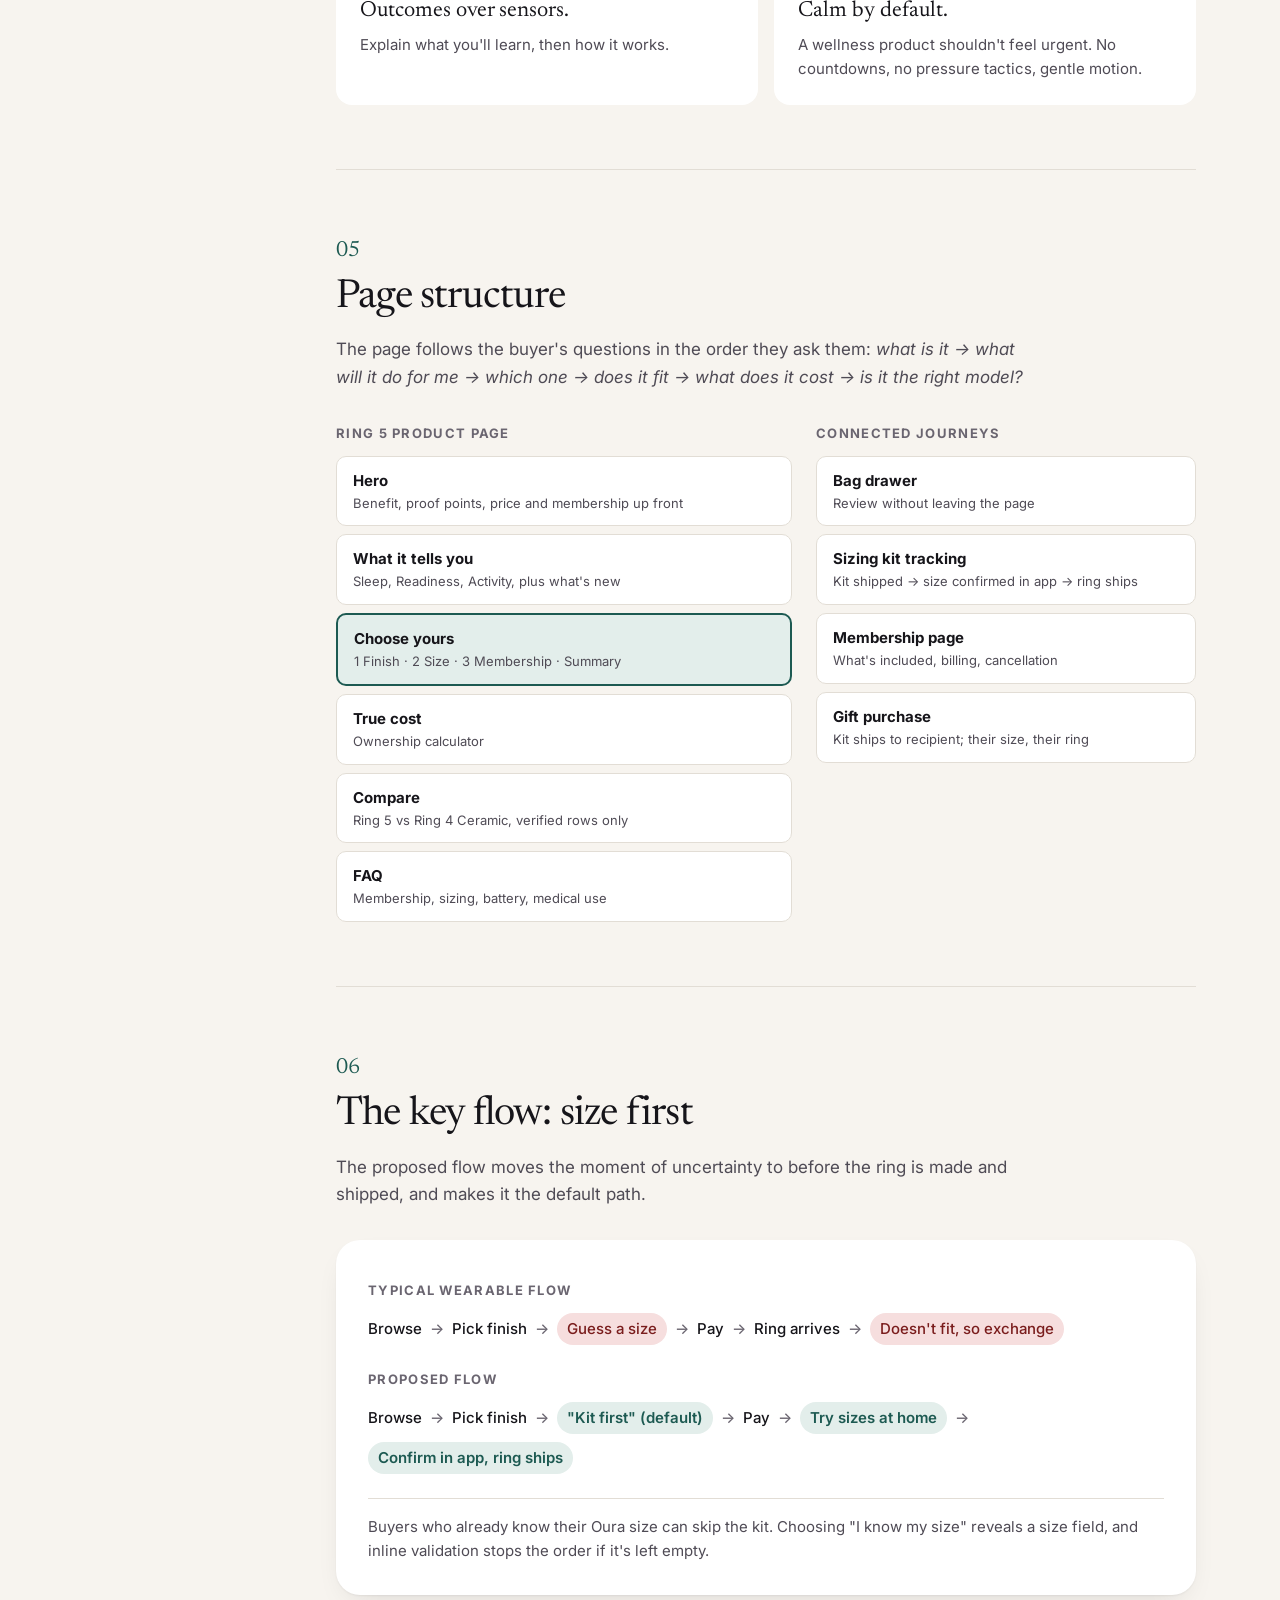
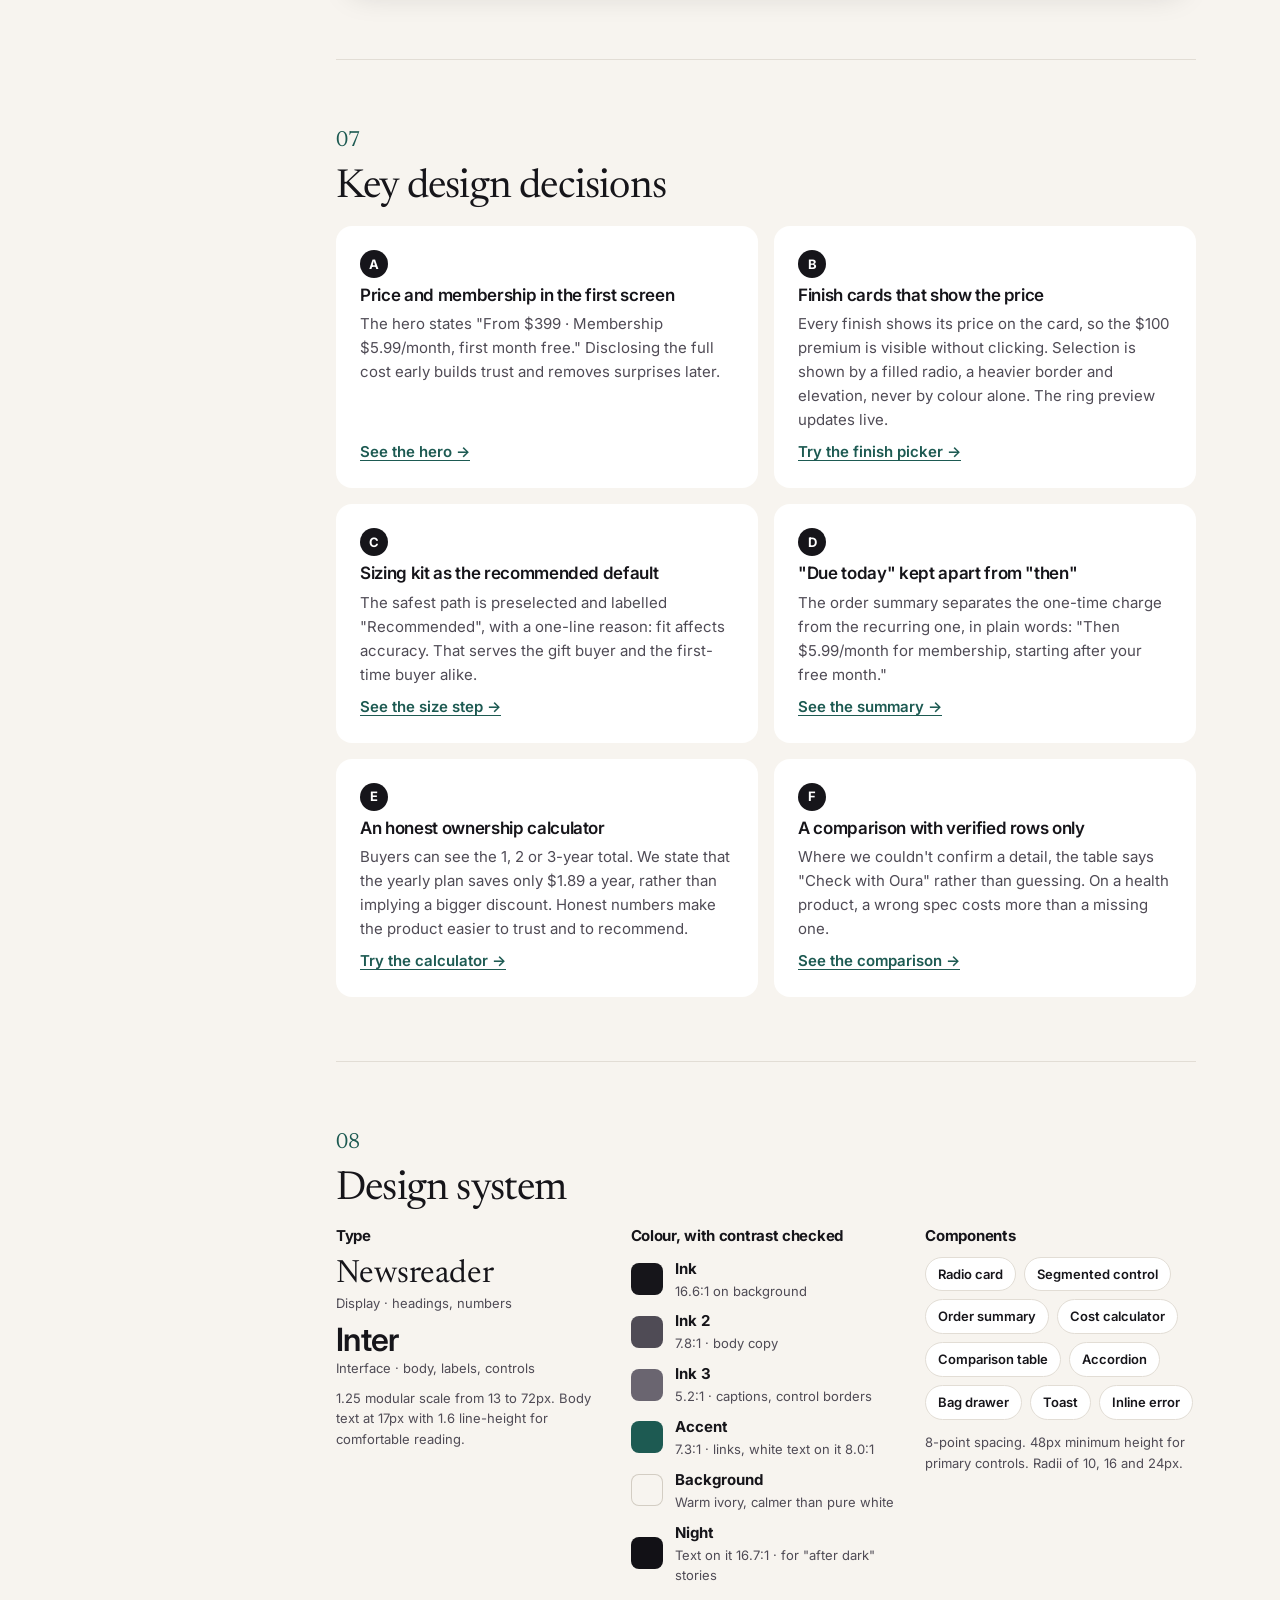
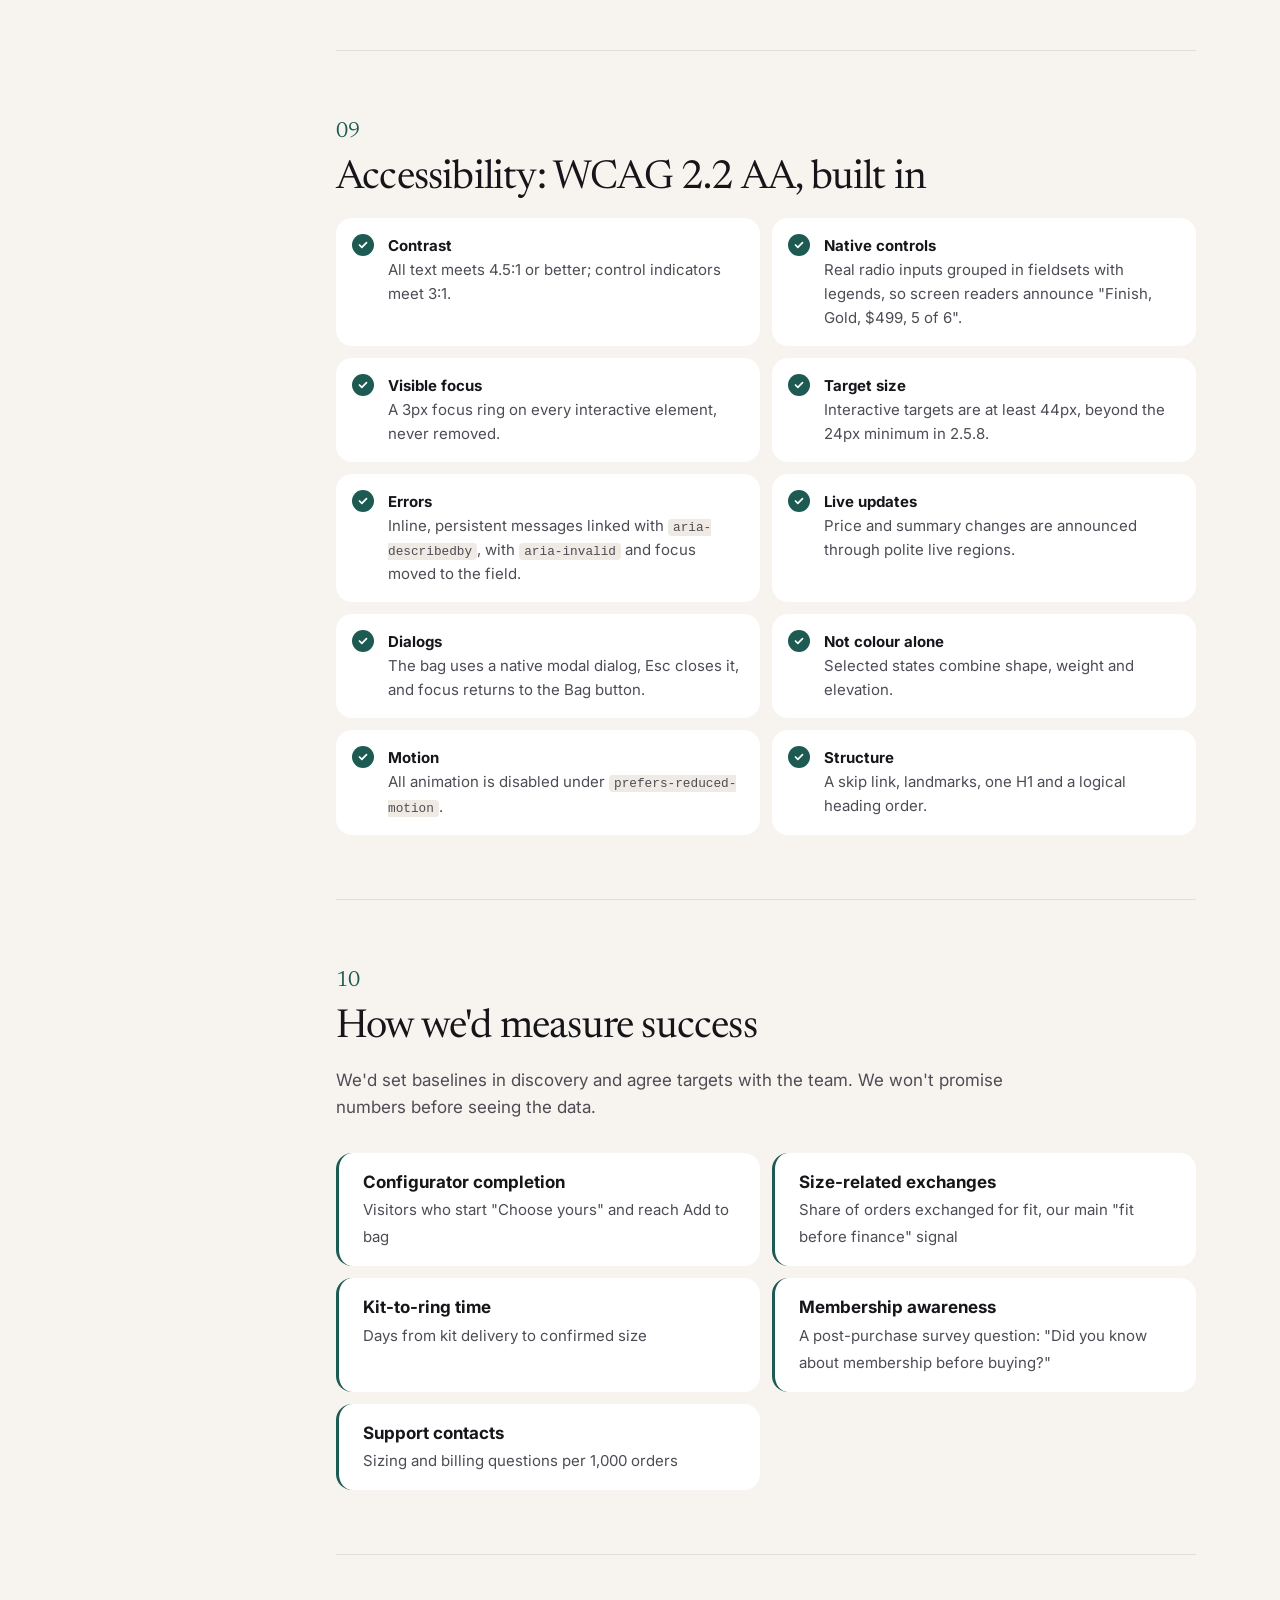
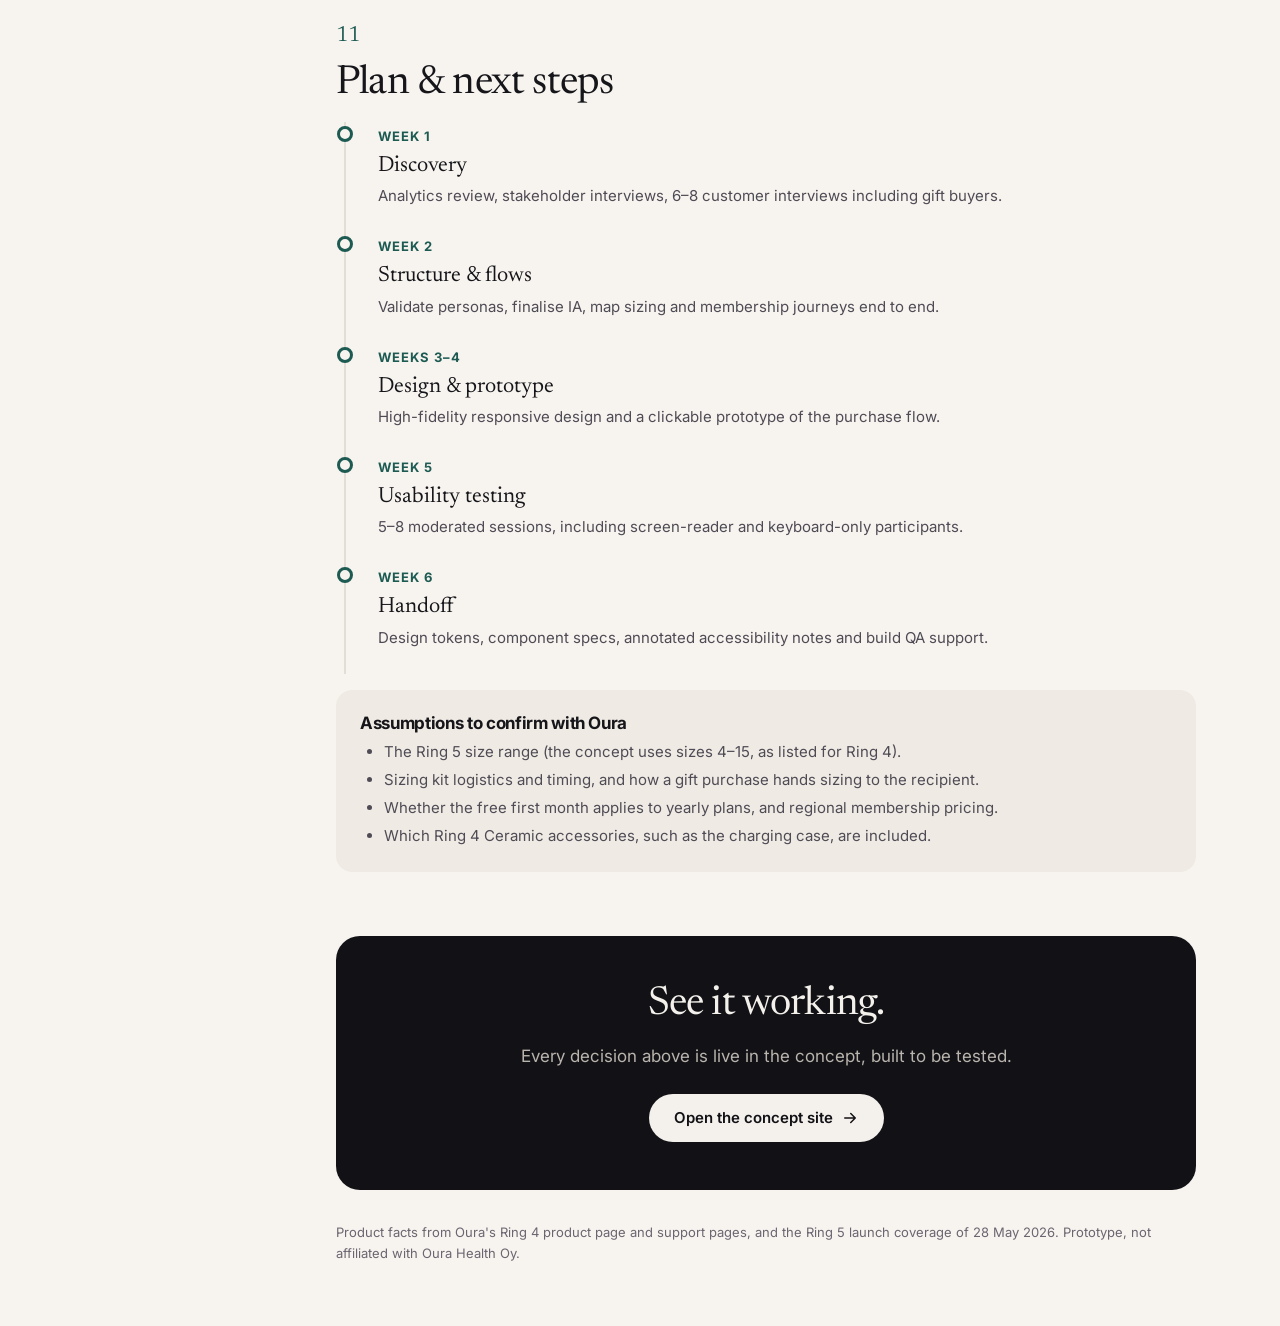
==== commit 5ace3327: "Add link back to the portfolio Co-Authored-By: Claude Opus 5.5 <noreply@anthropic.com>" ====
--- a/proposal.html
+++ b/proposal.html
@@ -17,6 +17,7 @@
   <a class="skip" href="#main">Skip to content</a>
 
   <div class="concept-bar" role="note">
+    <a class="mock-back" href="/portfolio/"><span aria-hidden="true">←</span> Portfolio</a>
     <span><strong>Prototype</strong> · Not affiliated with Oura</span>
     <nav class="tabs" aria-label="Proposal views">
       <a href="index.html">Concept site</a>
--- a/styles.css
+++ b/styles.css
@@ -59,6 +59,8 @@
 }
 .concept-bar strong { color: var(--night-ink); font-weight: 600; }
 .concept-bar a { color: var(--night-accent); font-weight: 600; text-underline-offset: 3px; }
+.concept-bar a.mock-back { display: inline-flex; align-items: center; gap: 6px; min-height: 28px; padding: 0 12px 0 8px; border-radius: 999px; color: var(--night-ink); font-weight: 600; text-decoration: none; }
+.concept-bar a.mock-back:hover { background: rgba(255,255,255,.12); }
 .concept-bar .tabs { display: inline-flex; gap: 2px; background: rgba(255,255,255,.08); border-radius: 999px; padding: 2px; }
 .concept-bar .tabs a { color: var(--night-ink-2); text-decoration: none; padding: 4px 12px; border-radius: 999px; font-weight: 500; }
 .concept-bar .tabs a[aria-current="page"] { background: var(--night-ink); color: var(--night); }
